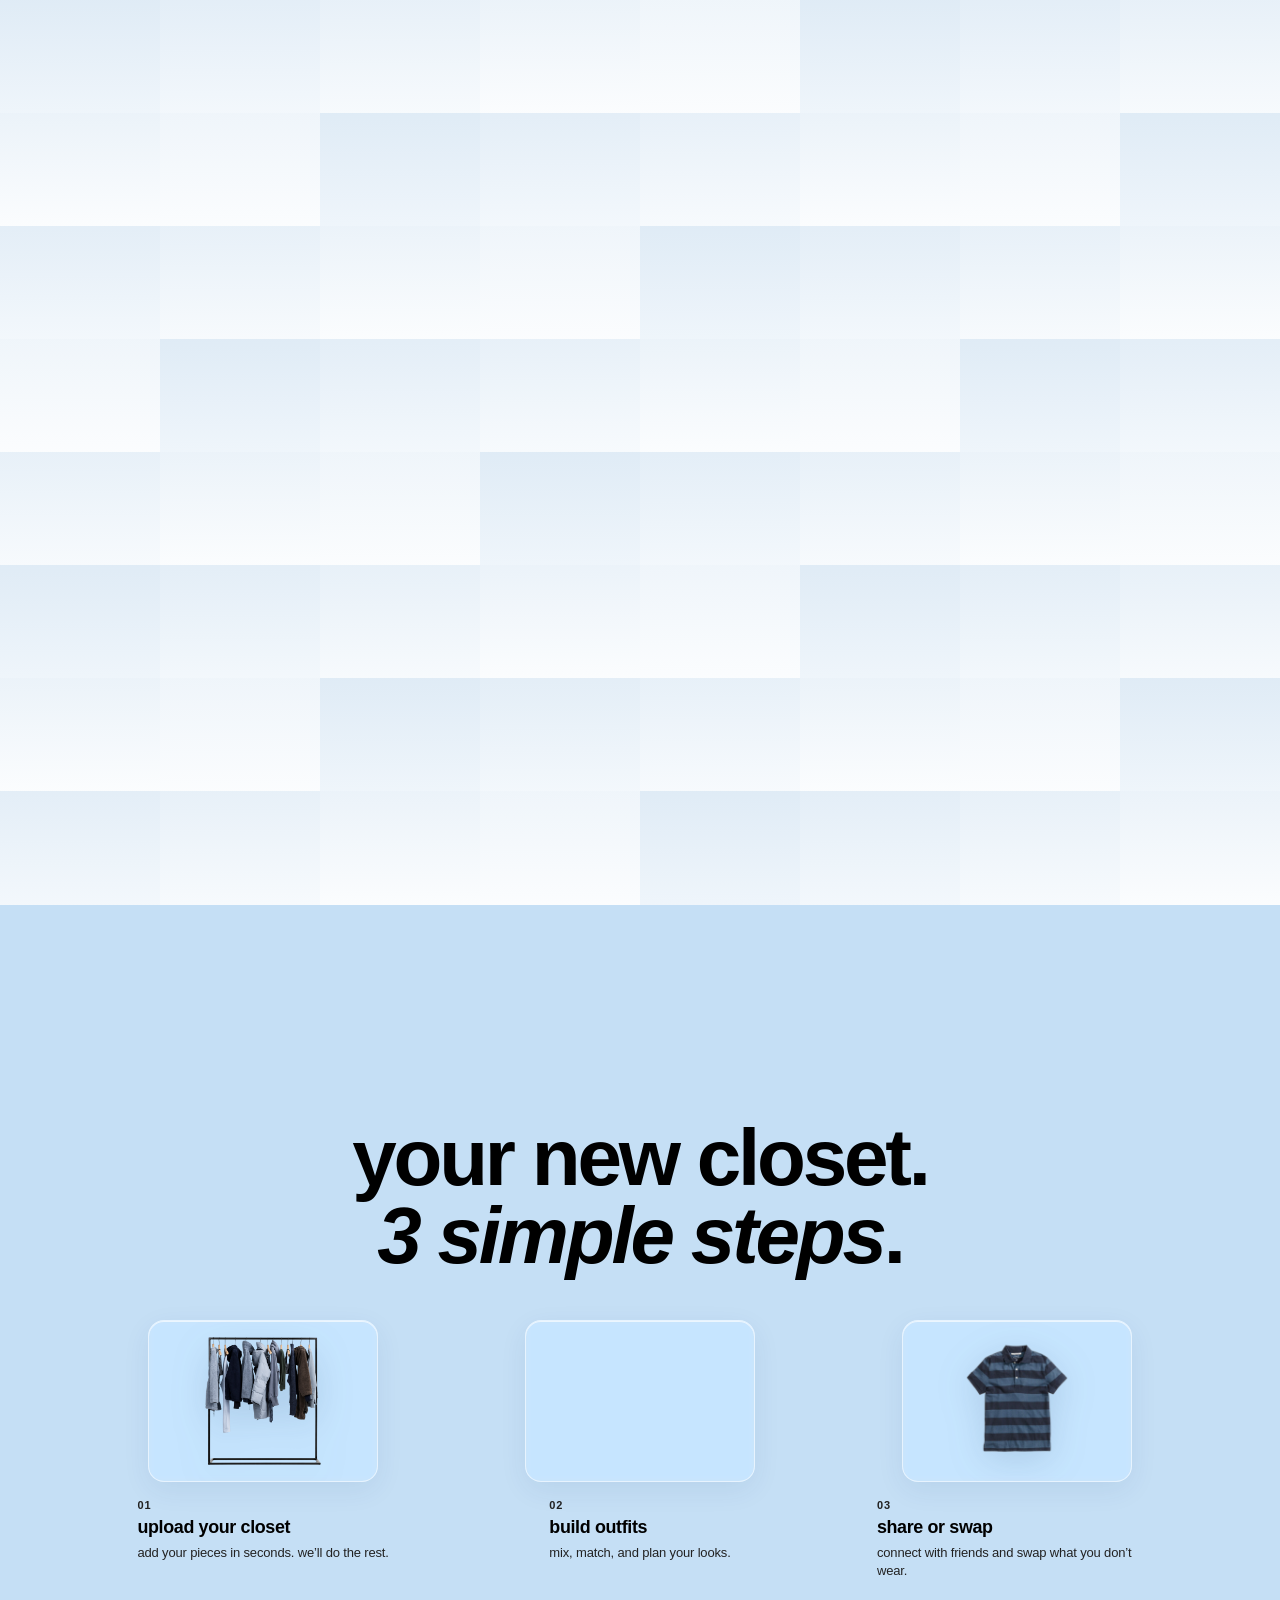
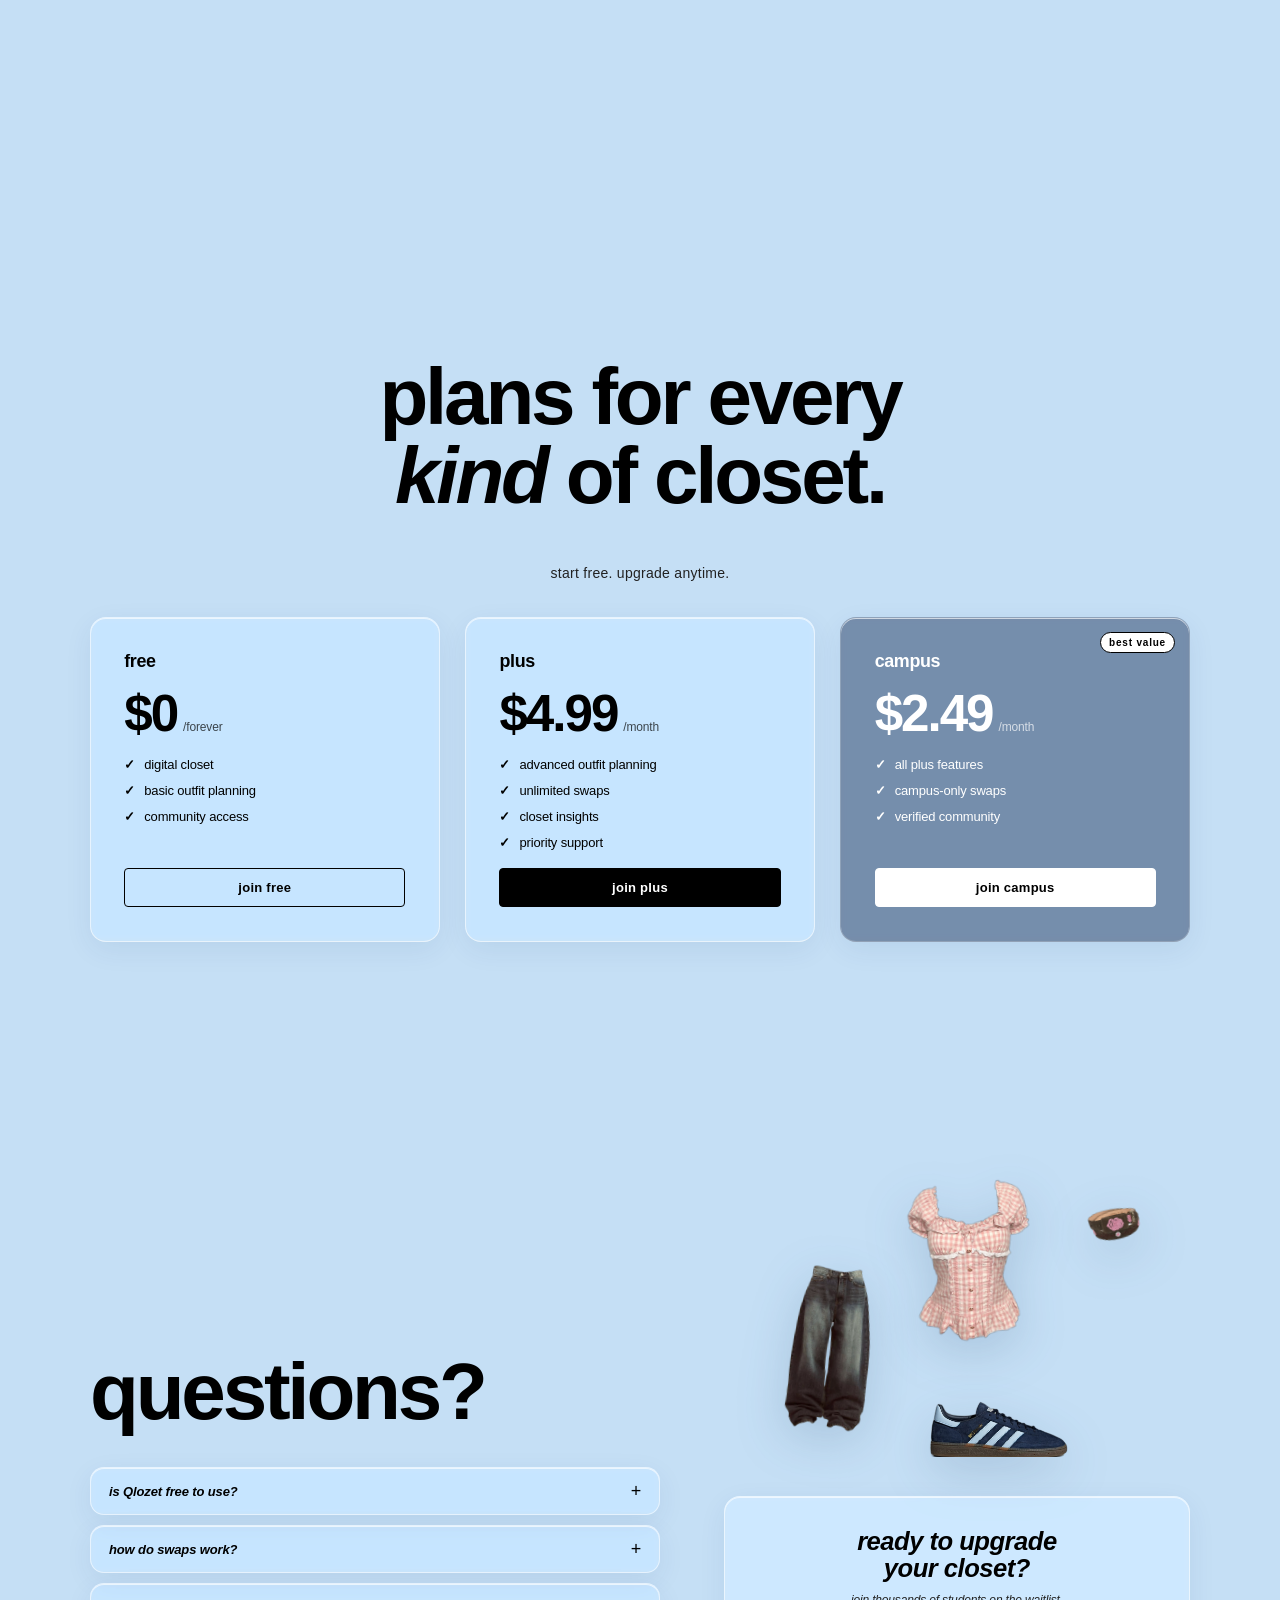
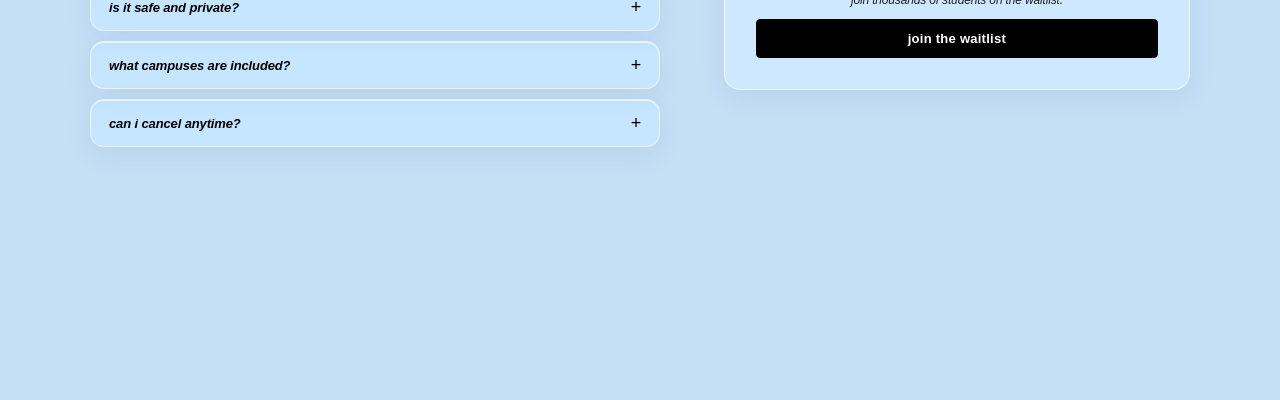
==== index.html @ 11fc8312 "fix: landing.html -> index.html" ====
<!DOCTYPE html>
<html lang="en">
<head>
<meta charset="utf-8">
<meta name="viewport" content="width=device-width,initial-scale=1,maximum-scale=1">
  <title>Qlozet — your Qlozet, only better</title>
  <link rel="stylesheet" href="index.css">
</head>
<body>

<!-- background layers (sky → banding → dither → clouds → flare → grain → sparkles) -->
<div class="sky"></div>
<div class="banding"></div>
<div class="dither"></div>
<div class="clouds">
  <!-- Shared defs: three cumulus silhouettes, one radial fill, one soft-edge
       blur filter. Theming flows through CSS-controlled <stop> colors so
       dark/light just works without per-instance overrides. -->
  <svg class="cloud-defs" aria-hidden="true" focusable="false" width="0" height="0">
    <defs>
      <radialGradient id="cloudFill" cx="50%" cy="55%" r="60%">
        <stop class="cloud-stop-core" offset="0%"></stop>
        <stop class="cloud-stop-edge" offset="60%"></stop>
        <stop class="cloud-stop-out"  offset="100%"></stop>
      </radialGradient>
      <filter id="cloudSoft" x="-15%" y="-15%" width="130%" height="130%">
        <feGaussianBlur stdDeviation="2.4"></feGaussianBlur>
      </filter>
      <!-- Each silhouette is 4–5 overlapping ellipses (the puffs) over a
           rounded rect base (the flat-ish underside of a cumulus). 200×100
           viewBox; instances stretch via preserveAspectRatio="none". -->
      <symbol id="cloud-a" viewBox="0 0 200 100" preserveAspectRatio="none">
        <g fill="url(#cloudFill)" filter="url(#cloudSoft)">
          <ellipse cx="55"  cy="62" rx="32" ry="24"></ellipse>
          <ellipse cx="92"  cy="48" rx="36" ry="28"></ellipse>
          <ellipse cx="130" cy="44" rx="32" ry="26"></ellipse>
          <ellipse cx="160" cy="58" rx="28" ry="22"></ellipse>
          <rect x="30" y="60" width="150" height="22" rx="18"></rect>
        </g>
      </symbol>
      <symbol id="cloud-b" viewBox="0 0 200 100" preserveAspectRatio="none">
        <g fill="url(#cloudFill)" filter="url(#cloudSoft)">
          <ellipse cx="40"  cy="68" rx="26" ry="20"></ellipse>
          <ellipse cx="78"  cy="55" rx="34" ry="26"></ellipse>
          <ellipse cx="118" cy="50" rx="38" ry="30"></ellipse>
          <ellipse cx="158" cy="60" rx="30" ry="24"></ellipse>
          <rect x="20" y="65" width="170" height="22" rx="18"></rect>
        </g>
      </symbol>
      <symbol id="cloud-c" viewBox="0 0 200 100" preserveAspectRatio="none">
        <g fill="url(#cloudFill)" filter="url(#cloudSoft)">
          <ellipse cx="60"  cy="58" rx="30" ry="24"></ellipse>
          <ellipse cx="100" cy="46" rx="34" ry="28"></ellipse>
          <ellipse cx="140" cy="56" rx="30" ry="24"></ellipse>
          <rect x="35" y="60" width="135" height="22" rx="18"></rect>
        </g>
      </symbol>
    </defs>
  </svg>
  <svg class="cloud c1" viewBox="0 0 200 100" preserveAspectRatio="none"><use href="#cloud-a"></use></svg>
  <svg class="cloud c2" viewBox="0 0 200 100" preserveAspectRatio="none"><use href="#cloud-b"></use></svg>
  <svg class="cloud c3" viewBox="0 0 200 100" preserveAspectRatio="none"><use href="#cloud-c"></use></svg>
  <svg class="cloud c4" viewBox="0 0 200 100" preserveAspectRatio="none"><use href="#cloud-b"></use></svg>
</div>
<div class="flare"></div>
<div class="grain"></div>
<div class="sparkles" id="sparkles"></div>

<!-- intro stage -->
<div class="stage" id="stage">
  <!-- swooping ribbon: stepped gradient + dot dither for low-bit-depth feel -->
  <div class="ribbon-wrap" id="ribbonWrap">
    <svg width="100%" height="100%" viewBox="0 0 1600 900" preserveAspectRatio="none" shape-rendering="crispEdges">
      <defs>
        <linearGradient id="ribbonGrad" x1="0" y1="0" x2="1" y2="0">
          <stop offset="0"    stop-color="#ffffff" stop-opacity="0"></stop>
          <stop offset="0.16" stop-color="#ffffff" stop-opacity="0"></stop>
          <stop offset="0.16" stop-color="#ffffff" stop-opacity="0.95"></stop>
          <stop offset="0.40" stop-color="#ffffff" stop-opacity="0.95"></stop>
          <stop offset="0.40" stop-color="#E8F2FB" stop-opacity="0.92"></stop>
          <stop offset="0.62" stop-color="#E8F2FB" stop-opacity="0.92"></stop>
          <stop offset="0.62" stop-color="#FFE7C2" stop-opacity="0.85"></stop>
          <stop offset="0.82" stop-color="#FFE7C2" stop-opacity="0.85"></stop>
          <stop offset="0.82" stop-color="#FFD7E0" stop-opacity="0.75"></stop>
          <stop offset="1"    stop-color="#FFD7E0" stop-opacity="0.6"></stop>
        </linearGradient>
        <pattern id="ribbonDots" x="0" y="0" width="8" height="8" patternUnits="userSpaceOnUse">
          <rect width="8" height="8" fill="rgba(255,255,255,0)"></rect>
          <rect x="0" y="0" width="2" height="2" fill="rgba(70,120,170,0.55)"></rect>
          <rect x="4" y="4" width="2" height="2" fill="rgba(70,120,170,0.55)"></rect>
          <rect x="6" y="2" width="1" height="1" fill="rgba(255,255,255,0.6)"></rect>
          <rect x="2" y="6" width="1" height="1" fill="rgba(255,255,255,0.6)"></rect>
        </pattern>
      </defs>
      <path class="ribbon-path"   d="M -80 220 C 240 40, 520 720, 820 340 S 1380 120, 1700 520"></path>
      <path class="ribbon-dither" d="M -80 220 C 240 40, 520 720, 820 340 S 1380 120, 1700 520"></path>
    </svg>
  </div>

  <!-- flying intro items — sized inline so JS can read offsetWidth/Height for
       the path-anchor math; sources match images/outfit_1 exactly so the
       intro and the initial flat-lay are visually identical -->
  <div class="item" id="item-shirt"  style="width:120px; height:120px; margin-left:-60px; margin-top:-60px;">
    <img src="images/outfit_1/shirt.png" alt="">
  </div>
  <div class="item" id="item-jeans"  style="width:105px; height:150px; margin-left:-52px; margin-top:-75px;">
    <img src="images/outfit_1/pants.png" alt="">
  </div>
  <div class="item" id="item-hat"    style="width:110px; height:72px;  margin-left:-55px; margin-top:-36px;">
    <img src="images/outfit_1/belt.png"  alt="">
  </div>
  <div class="item shoes" id="item-sneakers" style="width:156px; height:78px; margin-left:-78px; margin-top:-39px;">
    <img class="shoe-l" src="images/outfit_1/shoes.png" alt="">
    <img class="shoe-r" src="images/outfit_1/shoes.png" alt="">
  </div>

  <!-- The flat-lay outfit lives inside .page (below) so it scrolls away with
       section 1 instead of staying pinned over the rest of the document. -->
  </div>

<!-- 8x8 tile grid that flips to reveal the landing page -->
<div class="tile-grid" id="tileGrid"></div>

<!-- Sticky site header — visible across every section. Lives outside .page so
     it stays fixed regardless of scroll. Revealed at the same moment as the
     landing page in index.js. -->
<header class="site-header" id="siteHeader">
  <!-- Theme toggle: a single glyph that vertical-twists (squeeze in tall,
       swap, squeeze back out) when clicked. Driven entirely by index.js. -->
  <button id="themeToggle" class="theme-toggle" type="button" aria-label="toggle dark mode" aria-pressed="false">
    <span class="theme-glyph" aria-hidden="true">☼</span>
    Qlozet
  </button>
  <a href="#" class="header-link" id="login">log in</a>
</header>

<!-- final landing page (revealed after the tile flip). Now in normal flow as
     the first scroll-snap section; subsequent sections follow below. -->
<section class="page snap-section" id="page">
  <!-- flat-lay outfit. data-slot maps to keys in OUTFITS (shirt/pants/belt/shoes).
       DOM order = paint order, declared bottom→top: pants → shirt → shoes → hat. -->
  <div class="outfit" id="outfit">
    <div class="piece jeans">
      <div class="fly"><div class="bob"><div class="grow">
        <img class="photo" data-slot="pants" src="images/outfit_1/pants.png" alt="">
      </div></div></div>
    </div>
    <div class="piece shirt">
      <div class="fly"><div class="bob"><div class="grow">
        <img class="photo" data-slot="shirt" src="images/outfit_1/shirt.png" alt="">
      </div></div></div>
    </div>
    <!-- shoes piece holds the photo TWICE (one per foot); JS jitters rotations -->
    <div class="piece sneakers">
      <div class="fly"><div class="bob"><div class="grow">
        <img class="photo shoe-l" data-slot="shoes" src="images/outfit_1/shoes.png" alt="">
        <img class="photo shoe-r" data-slot="shoes" src="images/outfit_1/shoes.png" alt="">
      </div></div></div>
    </div>
    <div class="piece hat">
      <div class="fly"><div class="bob"><div class="grow">
        <img class="photo" data-slot="belt" src="images/outfit_1/belt.png" alt="">
      </div></div></div>
    </div>
  </div>

  <div class="headline">
    your Qlozet,<span class="two"><em class="it">only better</em>.</span>
  </div>

  <div class="subtitle">a digital wardrobe for your dorm. share fits. swap pieces. get dressed.</div>

  <!-- Formspree handles delivery. method/action also act as a graceful no-JS
       fallback; index.js intercepts submit and POSTs via fetch with an
       Accept: application/json header so Formspree returns JSON instead of
       redirecting, keeping the user on this page. -->
  <form class="capture" id="capture" action="https://formspree.io/f/xeevpobb" method="POST" novalidate>
    <input id="email" name="email" type="email" placeholder="you@school.edu" autocomplete="email" required>
    <button type="submit" class="join micro-host" id="join">
      <span class="join-label">join the waitlist</span>
      <span class="micro" aria-hidden="true"></span>
    </button>
  </form>

  <div class="bottom-left">
    <span class="label">now at:</span>
    <div class="marquee">
      <!-- track is populated and duplicated by JS for a seamless loop -->
      <div class="marquee-track" id="marquee"></div>
    </div>
  </div>
  <div class="bottom-right">
    <span class="blink"></span>
    <span id="ts"></span>
    <span>v0.1 · spring ’26</span>
  </div>
</section>

<!-- ===== Section 2 — Onboarding ===== -->
<section class="snap-section section" id="onboarding" aria-labelledby="onboarding-title">
  <div class="section-inner">
    <h2 class="section-headline" id="onboarding-title">
      your new closet.<span class="two"><em class="it">3 simple steps</em>.</span>
    </h2>
    <ol class="step-grid" role="list">
      <li class="step-card">
        <div class="step-art">
          <img src="images/closet.png" alt="">
        </div>
        <div class="step-text">
          <div class="step-num">01</div>
          <h3 class="step-title">upload your closet</h3>
          <p class="step-copy">add your pieces in seconds. we’ll do the rest.</p>
        </div>
      </li>
      <li class="step-card">
        <div class="step-art">
          <img src="images/outfit_1/outfit_1_full.png" alt="">
        </div>
        <div class="step-text">
          <div class="step-num">02</div>
          <h3 class="step-title">build outfits</h3>
          <p class="step-copy">mix, match, and plan your looks.</p>
        </div>
      </li>
      <li class="step-card">
        <div class="step-art">
          <img src="images/outfit_3/shirt.png" alt="">
        </div>
        <div class="step-text">
          <div class="step-num">03</div>
          <h3 class="step-title">share or swap</h3>
          <p class="step-copy">connect with friends and swap what you don’t wear.</p>
        </div>
      </li>
    </ol>
</div>
</section>

<!-- ===== Section 3 — Pricing ===== -->
<section class="snap-section section" id="pricing" aria-labelledby="pricing-title">
  <div class="section-inner">
    <h2 class="section-headline" id="pricing-title">
      plans for every<span class="two"><em class="it">kind</em> of closet.</span>
    </h2>
    <p class="section-subtitle">start free. upgrade anytime.</p>
    <div class="plan-grid">
      <article class="plan-card">
        <h3 class="plan-name">free</h3>
        <div class="plan-price"><span class="amount">$0</span><span class="cadence">/forever</span></div>
        <ul class="plan-feats" role="list">
          <li>digital closet</li>
          <li>basic outfit planning</li>
          <li>community access</li>
        </ul>
        <button type="button" class="plan-cta plan-cta--ghost" data-plan="free">join free</button>
      </article>
      <article class="plan-card">
        <h3 class="plan-name">plus</h3>
        <div class="plan-price"><span class="amount">$4.99</span><span class="cadence">/month</span></div>
        <ul class="plan-feats" role="list">
          <li>advanced outfit planning</li>
          <li>unlimited swaps</li>
          <li>closet insights</li>
          <li>priority support</li>
        </ul>
        <button type="button" class="plan-cta" data-plan="plus">join plus</button>
      </article>
      <article class="plan-card plan-card--featured">
        <span class="plan-pill">best value</span>
        <h3 class="plan-name">campus</h3>
        <div class="plan-price"><span class="amount">$2.49</span><span class="cadence">/month</span></div>
        <ul class="plan-feats" role="list">
          <li>all plus features</li>
          <li>campus-only swaps</li>
          <li>verified community</li>
        </ul>
        <button type="button" class="plan-cta" data-plan="campus">join campus</button>
      </article>
    </div>
  </div>
</section>

<!-- ===== Section 4 — FAQ + final CTA ===== -->
<section class="snap-section section" id="faq" aria-labelledby="faq-title">
  <div class="section-inner faq-inner">
    <div class="faq-col">
      <h2 class="section-headline" id="faq-title">
        questions?<span class="two"><em class="it"></span>
      </h2>
      <!-- Each <details> body is wrapped in .faq-body / .faq-body-inner so the
           CSS grid-template-rows trick can smoothly animate height between
           collapsed (0fr) and expanded (1fr). The UA stylesheet's display:none
           on closed details is overridden in CSS so the body stays in flow. -->
      <div class="faq-list">
        <details class="faq-item">
          <summary>is Qlozet free to use?</summary>
          <div class="faq-body"><div class="faq-body-inner"><p>yes — the free plan covers your digital closet, basic planning, and community access forever.</p></div></div>
        </details>
        <details class="faq-item">
          <summary>how do swaps work?</summary>
          <div class="faq-body"><div class="faq-body-inner"><p>list pieces you’re open to swapping, browse what your campus has, and arrange a meet-up in-app.</p></div></div>
        </details>
        <details class="faq-item">
          <summary>is it safe and private?</summary>
          <div class="faq-body"><div class="faq-body-inner"><p>your closet is private by default. you choose what’s public, what’s for friends, and what’s swappable.</p></div></div>
        </details>
        <details class="faq-item">
          <summary>what campuses are included?</summary>
          <div class="faq-body"><div class="faq-body-inner"><p>we’re launching at usc, ucla, stanford, brown, risd, and yale this spring. more rolling out monthly.</p></div></div>
        </details>
        <details class="faq-item">
          <summary>can i cancel anytime?</summary>
          <div class="faq-body"><div class="faq-body-inner"><p>yes. cancel from settings — your closet stays, only the paid features stop.</p></div></div>
        </details>
      </div>
    </div>
    <aside class="faq-aside">
      <div class="faq-flatlay">
        <img class="fl fl-shirt" src="images/outfit_2/shirt.png" alt="">
        <img class="fl fl-pants" src="images/outfit_2/pants.png" alt="">
        <img class="fl fl-shoes" src="images/outfit_2/shoes.png" alt="">
        <img class="fl fl-belt"  src="images/outfit_2/belt.png"  alt="">
      </div>
      <div class="cta-card">
        <h3 class="cta-title">ready to upgrade<br><em class="it">your closet?</em></h3>
        <p class="cta-sub">join thousands of students on the waitlist.</p>
        <button type="button" class="cta-btn faq-cta">join the waitlist</button>
      </div>
    </aside>
  </div>
</section>

<script src="index.js"></script>
</body>
</html>
---- index.css ----
/* ===== reset / base ===== */
* { box-sizing: border-box; margin: 0; padding: 0; }

/* Theme tokens. Light is the default; body.dark swaps the same vars to a
   nighttime palette so all transitions are interpolations of single property
   values rather than wholesale style swaps. */
:root {
  --sky-1: #C5DFF5;
  --sky-2: #D8E9F7;
  --sky-3: #E8F2FB;
  --sky-4: #F3F7FC;
  --ink:        #000;        /* primary foreground (text, accents) */
  --ink-soft:   #222;        /* slightly muted text (footer) */
  --paper:      #fff;        /* primary background (capture box) */
  --join-back:  #1a1a1a;     /* low-contrast back face on join micro-flip */
  --flare-op:   1;
  --cloud-core: rgba(255,255,255,0.95);
  --cloud-edge: rgba(255,255,255,0.5);
  --cloud-op:   0.85;
  /* ----- glass surface tokens -----
     Translucent fill (you can clearly see the sky/clouds through it), a small
     amount of backdrop blur for refraction (not for fog), thin light border,
     soft shadow, faint inner-top highlight. The blur is kept low on purpose
     so the surface reads as glass, not frosted plastic. */
  --glass-bg:        rgba(255, 255, 255, 0.16);
  --glass-bg-strong: rgba(255, 255, 255, 0.26);  /* for the featured/CTA cards */
  --glass-bg-ink:    rgba(10, 18, 48, 0.40);     /* dark variant for inverted cards */
  --glass-border:    rgba(255, 255, 255, 0.55);
  --glass-shadow:    0 8px 28px rgba(20, 50, 110, 0.07);
  --glass-highlight: inset 0 1px 0 rgba(255, 255, 255, 0.65);
  --glass-blur:      blur(3px) saturate(140%);
}
body.dark {
  /* Tight midnight stack — very low hue/lightness travel so the page reads
     as one uniform deep navy instead of fading into a brighter royal blue at
     the bottom. Keep the same number of stops as light mode so the gradient
     still interpolates cleanly through the theme transition. */
  --sky-1: #050b20;
  --sky-2: #08122e;
  --sky-3: #0b1a3c;
  --sky-4: #0e2148;
  --ink:        #fff;
  --ink-soft:   #c7d2e0;
  --paper:      #0b1430;
  --join-back:  #e6e6e6;
  --flare-op:   0.05;
  /* Clouds tinted just barely above the night sky — present as silhouettes,
     not glowing white smears. */
  --cloud-core: rgba(70, 95, 160, 0.32);
  --cloud-edge: rgba(70, 95, 160, 0.14);
  --cloud-op:   0.7;
  /* Dark-mode glass uses a near-neutral white lift instead of a blue-tinted
     fill. Tinted-blue-over-navy composites to a noticeably brighter, more
     cyan blue than the surrounding sky; a tiny white alpha just lifts the
     card a step off the background while preserving the sky hue underneath.
     Border + highlight do the rest of the surface definition. */
  --glass-bg:        rgba(255, 255, 255, 0.030);
  --glass-bg-strong: rgba(255, 255, 255, 0.055);
  --glass-bg-ink:    rgba(220, 230, 255, 0.42);
  --glass-border:    rgba(170, 190, 230, 0.16);
  --glass-shadow:    0 8px 28px rgba(0, 0, 0, 0.32);
  --glass-highlight: inset 0 1px 0 rgba(255, 255, 255, 0.06);
  --glass-blur:      blur(0px) saturate(160%) brightness(0.5);

}
/* Theme transitions live on the elements themselves, so toggling body.dark
   smoothly interpolates each themed property over ~700ms. */
:root, body { transition: background-color 700ms ease, color 700ms ease; }

html, body { width: 100%; background: var(--sky-1); }
/* The viewport scroller is <html>, not <body>. Putting scroll-snap on body is
   a known trap — body becomes an internal scroll container and window.scrollY
   stays at 0 forever, which silently breaks header-on-scroll, scrollTo({top:0}),
   and (in some browsers) the snap interpolation itself. Keeping the document
   element as the scroller fixes all three at once. */
html { height: 100%; overflow: hidden; }
html.scrollable {
  overflow-x: hidden;
  overflow-y: auto;
  /* Mandatory snap so the page always settles on a section after the user
     stops scrolling — they never rest "between" two panels. */
  scroll-snap-type: y mandatory;
  scroll-behavior: smooth;
}
body {
  font-family: Arial, sans-serif;
  color: var(--ink);
  -webkit-font-smoothing: antialiased;
  -moz-osx-font-smoothing: grayscale;
  position: relative;
  letter-spacing: -0.01em;
  min-height: 100%;
}
.snap-section {
  scroll-snap-align: start;
  scroll-snap-stop: normal;
  min-height: 100vh;
  position: relative;
}
button, input { font-family: Arial, sans-serif; }

/* Honor reduced-motion: kill animations, kill hover transforms (keep filters
   off too so nothing implicitly composites a movement). */
@media (prefers-reduced-motion: reduce) {
  *, *::before, *::after {
    animation-duration: 0.01ms !important;
    animation-iteration-count: 1 !important;
    transition-duration: 0.01ms !important;
    scroll-behavior: auto !important;
  }
  .outfit .piece:hover .grow,
  .outfit .piece:hover { transform: none !important; filter: none !important; }
  .micro-host:hover .mtile { transform: none !important; }
}

/* ===== sky / background stack ===== */
.sky {
  position: fixed; inset: 0;
  background: linear-gradient(to bottom, var(--sky-1) 0%, var(--sky-2) 45%, var(--sky-3) 85%, var(--sky-4) 100%);
  z-index: 0;
  /* gradient interpolation works because both themes use the same number of
     stops in the same positions */
  transition: background 800ms ease;
}
.dither {
  position: fixed; inset: 0;
  background-image:
    radial-gradient(rgba(255,255,255,0.55) 1px, transparent 1px),
    radial-gradient(rgba(70,120,170,0.18) 1px, transparent 1px);
  background-size: 3px 3px, 4px 4px;
  background-position: 0 0, 1px 2px;
  mix-blend-mode: overlay;
  opacity: 0.55;
  z-index: 1;
  pointer-events: none;
}
.grain {
  position: fixed; inset: 0;
  z-index: 2;
  pointer-events: none;
  opacity: 0.35;
  background-image: url("data:image/svg+xml;utf8,<svg xmlns='http://www.w3.org/2000/svg' width='160' height='160'><filter id='n'><feTurbulence type='fractalNoise' baseFrequency='0.9' numOctaves='2' stitchTiles='stitch'/><feColorMatrix values='0 0 0 0 1  0 0 0 0 1  0 0 0 0 1  0 0 0 0.5 0'/></filter><rect width='100%' height='100%' filter='url(%23n)' opacity='0.6'/></svg>");
}
/* horizontal banding — recalls 256-color CRTs */
.banding {
  position: fixed; inset: 0;
  z-index: 2;
  pointer-events: none;
  opacity: 0.22;
  background: repeating-linear-gradient(
    to bottom,
    rgba(255,255,255,0) 0px,
    rgba(255,255,255,0) 6px,
    rgba(180,210,235,0.35) 7px,
    rgba(180,210,235,0.35) 8px
  );
  mix-blend-mode: soft-light;
}

/* ===== clouds =====
   Cloud silhouettes are inline SVG <symbol>s (see landing.html) composed of
   4–5 overlapping ellipses on a flat-ish base — proper cumulus topology
   instead of a single blurred ellipse. The radial fill + gaussian blur live
   in shared <defs>; theming flows through the <stop> classes below so the
   existing --cloud-core / --cloud-edge tokens still drive day/night. */
.clouds { position: fixed; inset: 0; z-index: 3; pointer-events: none; overflow: hidden; }
/* Hidden defs SVG must not occupy layout. */
.cloud-defs { position: absolute; width: 0; height: 0; overflow: hidden; }
/* Themed gradient stops. The "out" stop fades cleanly to fully transparent
   so the silhouette has soft halo edges without a hard cutoff. */
.cloud-stop-core { stop-color: var(--cloud-core); stop-opacity: 1; }
.cloud-stop-edge { stop-color: var(--cloud-edge); stop-opacity: 1; }
.cloud-stop-out  { stop-color: var(--cloud-core); stop-opacity: 0; }
.cloud {
  position: absolute;
  opacity: var(--cloud-op);
  transition: opacity 800ms ease;
  will-change: transform;
  /* Half-pixel CSS blur on top of the SVG filter softens any edge aliasing
     that GPU rasterization can introduce on transformed SVG layers. */
  filter: blur(0.5px);
}
.c1 { width: 420px; height: 180px; top: 8%;  left: -25%; animation: drift 120s linear infinite; }
.c2 { width: 600px; height: 240px; top: 28%; left: -40%; animation: drift 180s linear infinite; animation-delay: -40s; opacity: 0.6; }
.c3 { width: 320px; height: 140px; top: 62%; left: -30%; animation: drift 150s linear infinite; animation-delay: -80s; opacity: 0.7; }
.c4 { width: 500px; height: 200px; top: 78%; left: -35%; animation: drift 200s linear infinite; animation-delay: -120s; opacity: 0.55; }
@keyframes drift {
  from { transform: translateX(0); }
  to   { transform: translateX(180vw); }
}

.flare {
  position: fixed;
  top: -120px; right: -120px;
  width: 540px; height: 540px;
  background: radial-gradient(closest-side, rgba(255,255,240,0.85), rgba(255,255,220,0.3) 45%, rgba(255,255,220,0) 70%);
  z-index: 3;
  pointer-events: none;
  filter: blur(2px);
  opacity: var(--flare-op);
  transition: opacity 800ms ease;
}

/* ===== sparkles ===== */
.sparkles { position: fixed; inset: 0; z-index: 4; pointer-events: none; }
.spark {
  position: absolute;
  width: 6px; height: 6px;
  background: radial-gradient(closest-side, #fff 0%, #fff 35%, rgba(255,255,255,0) 70%);
  border-radius: 50%;
  filter: drop-shadow(0 0 4px rgba(255,255,255,0.9));
  opacity: 0;
}
@keyframes twinkle {
  0%   { opacity: 0; transform: translate(0,0) scale(0.6); }
  50%  { opacity: 1; transform: translate(var(--dx,6px), var(--dy,-8px)) scale(1.1); }
  100% { opacity: 0; transform: translate(calc(var(--dx,6px)*2), calc(var(--dy,-8px)*2)) scale(0.6); }
}

/* ===== intro stage =====
   pointer-events: none so it never blocks scroll/clicks on sections below
   (the ribbon and flying items are non-interactive anyway). */
.stage { position: fixed; inset: 0; z-index: 10; pointer-events: none; }

/* the swooping ribbon — stepped gradient + dot dither give a low-bit-depth feel */
.ribbon-wrap {
  position: absolute; inset: 0;
  pointer-events: none;
  opacity: 0;
}
.ribbon-wrap.active { animation: ribbonFade 2s ease forwards; }
@keyframes ribbonFade {
  0%   { opacity: 0; }
  10%  { opacity: 1; }
  85%  { opacity: 1; }
  100% { opacity: 0; }
}
.ribbon-path {
  stroke: url(#ribbonGrad);
  stroke-width: 28;
  fill: none;
  stroke-linecap: butt;
  stroke-linejoin: miter;
  /* No blur — keeps the stepped gradient bands crisp; one shadow for bloom only. */
  filter: drop-shadow(0 0 14px rgba(255,255,255,0.85));
  stroke-dasharray: 2600;
  stroke-dashoffset: 2600;
  shape-rendering: crispEdges;
}
.ribbon-dither {
  stroke: url(#ribbonDots);
  stroke-width: 26;
  fill: none;
  stroke-linecap: butt;
  mix-blend-mode: multiply;
  opacity: 0.9;
  stroke-dasharray: 2600;
  stroke-dashoffset: 2600;
  shape-rendering: crispEdges;
  pointer-events: none;
}
.ribbon-wrap.active .ribbon-path,
.ribbon-wrap.active .ribbon-dither {
  animation: ribbonDraw 1.8s cubic-bezier(.55,.1,.25,1) forwards;
}
@keyframes ribbonDraw {
  0%   { stroke-dashoffset: 2600; }
  100% { stroke-dashoffset: 0; }
}

/* ===== flying intro items ===== */
.item {
  position: absolute;
  left: 50%; top: 50%;
  will-change: transform, opacity;
  opacity: 0;
  transform-style: preserve-3d;
  filter: drop-shadow(0 12px 18px rgba(40,70,110,0.18));
  pointer-events: none;
}
.item > img { width: 100%; height: 100%; display: block; object-fit: contain; }
.item.shoes { display: flex; gap: 6px; align-items: center; justify-content: center; }
.item.shoes > img {
  width: 50%; height: 100%;
  object-fit: contain;
  transform-origin: 50% 70%;
  will-change: transform;
}

/* ===== flat-lay outfit (after intro) =====
   DOM order = paint order. Children declared bottom→top: pants → shirt → shoes → hat. */
.outfit {
  position: absolute;
  left: 50%; top: 50%;
  width: 360px; height: 420px;
  transform: translate(-50%, -50%);
  opacity: 0;
  pointer-events: none;
  /* gives the Flipbook choreography real Y-axis depth */
  perspective: 900px;
  perspective-origin: 50% 50%;
}
.outfit.show { opacity: 1; }
.outfit .piece {
  position: absolute;
  pointer-events: auto;
  filter: drop-shadow(0 10px 22px rgba(40,70,110,0.18));
  transition: filter 140ms cubic-bezier(0.4, 0.0, 1, 1);
}
.outfit .piece:hover {
  filter: drop-shadow(0 14px 22px rgba(40,70,110,0.28));
  transition: filter 180ms cubic-bezier(0.4, 0.0, 0.2, 1);
}
/* Layer order matters: .fly is the WAAPI cycling target; .bob runs an
   independent infinite bob; .grow is the hover-scale layer. They stack so
   each transform composes without clobbering the others. */
.outfit .piece .fly  { width: 100%; height: 100%; will-change: transform, opacity; }
.outfit .piece .bob  { width: 100%; height: 100%; will-change: transform; animation: bob 3.2s ease-in-out infinite; }
.outfit .piece .grow {
  width: 100%; height: 100%;
  transform: scale(1);
  transform-origin: 50% 60%;
  transition: transform 140ms cubic-bezier(0.4, 0.0, 1, 1),
              filter    140ms cubic-bezier(0.4, 0.0, 1, 1);
  cursor: pointer;
}
.outfit .piece .grow img.photo {
  width: 100%; height: 100%; display: block;
  object-fit: contain;
  transition: opacity 320ms ease;
}
/* sneakers piece holds two shoe photos side by side */
.outfit .piece.sneakers .grow {
  display: flex;
  align-items: center;
  justify-content: center;
  gap: 12px;
}
.outfit .piece.sneakers .grow img.photo {
  width: auto;
  height: 100%;
  max-width: calc(50% - 6px);
  object-fit: contain;
  transform-origin: 50% 70%;
  will-change: transform;
}
.outfit .piece, .outfit .piece * { pointer-events: auto; }
.outfit .piece:hover .grow {
  transform: scale(1.03);
  filter: brightness(1.04);
  transition: transform 180ms cubic-bezier(0.4, 0.0, 0.2, 1),
              filter    180ms cubic-bezier(0.4, 0.0, 0.2, 1);
}
@keyframes bob {
  0%, 100% { transform: translateY(0); }
  50%      { transform: translateY(-8px); }
}

.piece.shirt    { top: 20px;  left: 50%; width: 220px; height: 200px; margin-left: -110px; }
.piece.jeans    { top: 175px; left: 50%; width: 180px; height: 220px; margin-left: -90px; }
.piece.sneakers { top: 355px; left: 50%; width: 200px; height: 70px;  margin-left: -78px; }
.piece.hat      { top: 85px;  right: 20px; width: 60px;  height: 45px; transform: rotate(12deg); }
/* per-piece bob phase offset so they don't all rise/fall in lockstep */
.piece.shirt    .bob { animation-duration: 3.4s; animation-delay: -0.2s; }
.piece.jeans    .bob { animation-duration: 3.2s; animation-delay: -0.6s; }
.piece.sneakers .bob { animation-duration: 4.0s; animation-delay: -1.8s; }
.piece.hat      .bob { animation-duration: 2.9s; animation-delay: -0.4s; }

/* ===== tile flip reveal ===== */
.tile-grid {
  position: fixed; inset: 0;
  z-index: 20;
  pointer-events: none;
  opacity: 0;
  transition: opacity 500ms ease;
  /* matches landing-page sky so any seam between tiles is invisible */
  background: #E8F2FB;
}
.tile-grid.active { opacity: 1; }
.tile {
  position: absolute;
  transform-style: preserve-3d;
  transform: rotateY(0deg);
  will-change: transform;
}
.tile.flipping { animation: tileFlip 650ms cubic-bezier(.6,.0,.3,1) forwards; }
/* applied right before the grid fades out so nothing can be caught mid-rotation */
.tile.force-flipped { transform: rotateY(180deg) !important; animation: none !important; }
@keyframes tileFlip {
  0%   { transform: rotateY(0deg); }
  100% { transform: rotateY(180deg); }
}
.tile .face { position: absolute; inset: 0; backface-visibility: hidden; -webkit-backface-visibility: hidden; }
.tile .front { background: transparent; }
.tile .back {
  transform: rotateY(180deg);
  background-size: 100vw 100vh;
  background-repeat: no-repeat;
  background-color: #E8F2FB;
}

/* ===== final landing page =====
   Now in normal flow as the first scroll-snap section. Children remain
   absolutely positioned within it (top-left logo, headline, capture, etc.). */
.page {
  position: relative;
  width: 100%;
  min-height: 100vh;
  z-index: 15;
  opacity: 0;
  pointer-events: none;
}
.page.show { opacity: 1; }
.page.show > * { pointer-events: auto; }

/* ===== sticky site header =====
   Lives outside .page so it stays pinned to the viewport across every section.
   Faded in at the same intro reveal moment as the rest of the landing chrome
   (index.js adds .show). Glass-tinted background appears once the user
   actually scrolls (.scrolled), so it stays invisible at rest on section 1. */
.site-header {
  position: fixed;
  top: 0; left: 0; right: 0;
  z-index: 16;                      /* above .page (z:15) and intro layers */
  display: flex;
  align-items: center;
  justify-content: space-between;
  padding: 18px clamp(20px, 3vw, 36px);
  font-weight: 700;
  font-size: 15px;
  color: var(--ink);
  opacity: 0;
  pointer-events: none;
  background: transparent;
  border-bottom: 1px solid transparent;
  transition:
    opacity 700ms ease,
    background-color 260ms cubic-bezier(0.4, 0, 0.2, 1),
    border-color 260ms cubic-bezier(0.4, 0, 0.2, 1),
    color 700ms ease;
}
.site-header.show { opacity: 1; }
.site-header.show > * { pointer-events: auto; }
/* Once the user scrolls past section 1 the header gains a translucent glass
   bar so the chrome stays legible against busier sections behind it. */
.site-header.scrolled {
  background: var(--glass-bg-strong);
  -webkit-backdrop-filter: var(--glass-blur);
  backdrop-filter: var(--glass-blur);
  border-bottom-color: var(--glass-border);
}

.header-link {
  font-size: 12px;
  text-decoration: underline;
  text-decoration-thickness: 1px;
  text-underline-offset: 3px;
  color: var(--ink);
  transition: text-decoration-thickness 140ms cubic-bezier(0.4, 0.0, 1, 1),
              color 700ms ease;
}
.header-link:hover {
  text-decoration-thickness: 2px;
  transition: text-decoration-thickness 180ms cubic-bezier(0.4, 0.0, 0.2, 1),
              color 700ms ease;
}

/* ===== theme toggle (in site header) =====
   The icon does a vertical twist on click (driven by WAAPI in index.js):
   it squeezes horizontally to a thin sliver and grows slightly taller, the
   glyph swaps to the moon, then it expands back out. No 3D, no faux flip. */
.theme-toggle {
  background: none;
  border: 0;
  padding: 0;
  font: inherit;
  color: inherit;
  cursor: pointer;
  display: inline-flex;
  align-items: center;
  gap: 8px;
  letter-spacing: -0.04em;
}
.theme-glyph {
  display: inline-block;
  width: 14px;
  text-align: center;
  font-size: 14px;
  line-height: 1;
  vertical-align: middle;
  transform-origin: center center;
  color: var(--ink);
  transition: color 700ms ease;
  /* Avoid sub-pixel anti-alias shimmer when scaleX gets very small. */
  will-change: transform;
}

.headline {
  position: absolute;
  left: 0; right: 0;
  top: 9vh;
  text-align: center;
  font-weight: 700;
  font-size: clamp(44px, 8.2vw, 108px);
  line-height: 0.92;
  letter-spacing: -0.055em;
  color: var(--ink);
  transition: color 700ms ease;
}
.headline .it { font-style: italic; font-weight: 700; }
.headline .two { display: block; }

.subtitle {
  position: absolute;
  left: 0; right: 0;
  bottom: calc(26vh - 40px);
  text-align: center;
  font-size: 14px;
  letter-spacing: 0.02em;
}

.capture {
  position: absolute;
  left: 50%; bottom: calc(17vh - 40px);
  transform: translateX(-50%);
  display: flex;
  gap: 6px;
  background: var(--paper);
  border: 1px solid var(--ink);
  padding: 4px;
  transition: background-color 700ms ease, border-color 700ms ease;
}
.capture input {
  border: 0; outline: 0;
  padding: 10px 14px;
  width: 260px;
  font-size: 13px;
  background: transparent;
  /* color isn't naturally inherited by <input> for typed text on every
     browser; -webkit-text-fill-color covers Safari/Chrome's autofill paths
     too, so dark mode flips the user's typed characters along with the rest. */
  color: var(--ink);
  -webkit-text-fill-color: var(--ink);
  caret-color: var(--ink);
  transition: color 700ms ease, -webkit-text-fill-color 700ms ease, caret-color 700ms ease;
}
.capture input::placeholder { color: #7a7a7a; }
/* Status replaces the form contents on success/error; sized to match the
   form's natural height so the layout doesn't jump. */
.capture-status {
  width: 100%;
  padding: 10px 22px;
  font-size: 13px;
  font-weight: 700;
  letter-spacing: 0.02em;
  text-align: center;
  color: var(--ink);
  transition: color 700ms ease;
}
.capture-status--err { font-weight: 400; }
.join {
  position: relative;
  border: 0;
  background: var(--ink);
  color: var(--paper);
  padding: 10px 22px;
  font-size: 13px;
  font-weight: 700;
  cursor: pointer;
  overflow: hidden;
  letter-spacing: 0.02em;
  transition: background-color 700ms ease, color 700ms ease;
}

.bottom-left {
  position: absolute;
  left: 0; right: 55%;
  bottom: 22px;
  overflow: hidden;
  display: flex;
  align-items: center;
  gap: 10px;
  font-size: 11px;
  padding-left: 34px;
}
.bottom-left .label { white-space: nowrap; font-weight: 700; }
.marquee {
  overflow: hidden;
  flex: 1;
  mask-image: linear-gradient(to right, transparent 0, #000 30px, #000 calc(100% - 30px), transparent 100%);
  -webkit-mask-image: linear-gradient(to right, transparent 0, #000 30px, #000 calc(100% - 30px), transparent 100%);
}
.marquee-track {
  display: inline-flex;
  gap: 28px;
  white-space: nowrap;
  animation: scroll 38s linear infinite;
  font-size: 11px;
}
.marquee-track span { opacity: 0.85; }
.marquee-track .bullet { opacity: 0.4; }
@keyframes scroll {
  from { transform: translateX(0); }
  to   { transform: translateX(-50%); }
}

.bottom-right {
  position: absolute;
  right: 34px; bottom: 22px;
  font-size: 10px;
  color: var(--ink-soft);
  display: flex;
  gap: 14px;
  align-items: center;
  transition: color 700ms ease;
}
.bottom-right .blink {
  display: inline-block;
  width: 6px; height: 6px;
  background: var(--ink);
  border-radius: 50%;
  animation: blink 2s infinite;
  transition: background-color 700ms ease;
}
@keyframes blink { 0%,70%{opacity:1} 80%{opacity:.15} 100%{opacity:1} }

/* micro 2x1 tile-flip on the join button — low-contrast acknowledgement, ~200ms */
.micro-host { position: relative; isolation: isolate; }
.micro-host .micro {
  position: absolute; inset: 0;
  display: grid;
  grid-template-columns: repeat(2, 1fr);
  grid-template-rows: 1fr;
  pointer-events: none;
  z-index: 2;
}
.micro .mtile {
  position: relative;
  transform-style: preserve-3d;
  transition: transform 160ms cubic-bezier(0.4, 0.0, 1, 1);
}
.micro .mtile .mf { position: absolute; inset: 0; backface-visibility: hidden; -webkit-backface-visibility: hidden; }
.micro .mtile .mb {
  transform: rotateY(180deg);
  background: var(--join-back);
  box-shadow: inset 0 0 0 1px rgba(255,255,255,0.08);
  transition: background-color 700ms ease;
}
.micro-host:hover .mtile,
.micro-host:focus-within .mtile {
  transform: rotateY(180deg);
  transition: transform 180ms cubic-bezier(0.4, 0.0, 0.2, 1);
}

/* =====================================================================
   ===== sections 2/3/4 (onboarding · pricing · faq) =====
   Shared section chrome and per-section layout. Uses the same theme tokens
   as section 1 so dark mode just works. Cards follow the design.md spec:
   thin outline, minimal radius, barely-there shadow, no SaaS chunkiness.
   ===================================================================== */
.section { z-index: 5; padding: clamp(60px, 9vh, 110px) clamp(24px, 4vw, 56px); }
.section-inner { max-width: 1100px; margin: 0 auto; width: 100%; }

.section-headline {
  font-weight: 700;
  font-size: clamp(40px, 6.4vw, 80px);
  line-height: 0.98;
  letter-spacing: -0.04em;
  text-align: center;
  color: var(--ink);
  transition: color 700ms ease;
}
.section-headline .two { display: block; }
.section-headline .it { font-style: italic; font-weight: 700; }
.section-subtitle {
  text-align: center;
  font-size: 14px;
  letter-spacing: 0.02em;
  color: var(--ink-soft);
  margin-top: 14px;
  transition: color 700ms ease;
}

/* ===== onboarding (section 2) ===== */
#onboarding .section-inner {
  display: flex;
  flex-direction: column;
  gap: clamp(36px, 5vh, 64px);
  justify-content: center;
  min-height: calc(100vh - clamp(120px, 18vh, 220px));
}
.step-grid {
  list-style: none;
  display: grid;
  grid-template-columns: repeat(3, 1fr);
  gap: clamp(20px, 2.4vw, 36px);
}
/* Step card layout: the glass card now wraps only the PNG (.step-art).
   The number/title/copy sit beneath it as plain text inside .step-text.
   The card was shrunk in both axes so all three columns plus the text below
   still settle inside one viewport on a typical laptop. */
.step-card {
  display: flex;
  flex-direction: column;
  align-items: center;
  gap: clamp(14px, 1.8vh, 20px);
}
.step-art {
  width: 100%;
  max-width: clamp(180px, 18vw, 240px);
  height: clamp(140px, 18vh, 200px);
  display: flex;
  align-items: center;
  justify-content: center;
  background: var(--glass-bg);
  -webkit-backdrop-filter: var(--glass-blur);
  backdrop-filter: var(--glass-blur);
  border: 1px solid var(--glass-border);
  border-radius: 16px;
  box-shadow: var(--glass-shadow), var(--glass-highlight);
  overflow: hidden;
  transition:
    background-color 700ms ease,
    border-color 700ms ease,
    box-shadow 220ms cubic-bezier(0.4, 0, 0.2, 1);
}
.step-art img {
  max-width: 70%;
  max-height: 80%;
  object-fit: contain;
  filter: drop-shadow(0 8px 18px rgba(40,70,110,0.16));
}
.step-text {
  display: flex;
  flex-direction: column;
  gap: 6px;
  text-align: left;
  max-width: clamp(220px, 22vw, 280px);
}
.step-num {
  font-size: 11px;
  font-weight: 700;
  letter-spacing: 0.08em;
  color: var(--ink-soft);
  transition: color 700ms ease;
}
.step-title {
  font-size: clamp(16px, 1.4vw, 20px);
  font-weight: 700;
  letter-spacing: -0.02em;
  color: var(--ink);
  transition: color 700ms ease;
}
.step-copy {
  font-size: 13px;
  line-height: 1.45;
  color: var(--ink-soft);
  transition: color 700ms ease;
}

/* ===== pricing (section 3) ===== */
#pricing .section-inner {
  display: flex;
  flex-direction: column;
  gap: clamp(28px, 4vh, 48px);
  justify-content: center;
  min-height: calc(100vh - clamp(120px, 18vh, 220px));
}
.plan-grid {
  display: grid;
  grid-template-columns: repeat(3, 1fr);
  gap: clamp(20px, 2vw, 32px);
  align-items: stretch;
}
.plan-card {
  position: relative;
  background: var(--glass-bg);
  -webkit-backdrop-filter: var(--glass-blur);
  backdrop-filter: var(--glass-blur);
  border: 1px solid var(--glass-border);
  border-radius: 16px;
  box-shadow: var(--glass-shadow), var(--glass-highlight);
  padding: clamp(24px, 2.6vw, 36px);
  display: flex;
  flex-direction: column;
  gap: 16px;
  color: var(--ink);
  transition:
    background-color 700ms ease,
    border-color 700ms ease,
    color 700ms ease,
    box-shadow 220ms cubic-bezier(0.4, 0, 0.2, 1);
}
/* Featured ("best value") card flips to a darker glass tint so it stays
   distinctive without breaking the translucent system. In dark mode the
   --glass-bg-ink token becomes a near-white tint so it still pops. */
.plan-card--featured {
  background: var(--glass-bg-ink);
  color: var(--paper);
  border-color: rgba(255, 255, 255, 0.18);
}
.plan-pill {
  position: absolute;
  top: 14px; right: 14px;
  font-size: 10px;
  font-weight: 700;
  letter-spacing: 0.08em;
  text-transform: lowercase;
  padding: 4px 8px;
  background: var(--paper);
  color: var(--ink);
  border: 1px solid var(--ink);
  border-radius: 999px;
  transition: background-color 700ms ease, color 700ms ease, border-color 700ms ease;
}
.plan-name {
  font-size: clamp(16px, 1.4vw, 20px);
  font-weight: 700;
  letter-spacing: -0.02em;
}
.plan-price { display: flex; align-items: baseline; gap: 6px; }
.plan-price .amount {
  font-size: clamp(36px, 4vw, 52px);
  font-weight: 700;
  letter-spacing: -0.04em;
  line-height: 1;
}
.plan-price .cadence { font-size: 12px; opacity: 0.7; }
.plan-feats {
  list-style: none;
  display: flex;
  flex-direction: column;
  gap: 8px;
  font-size: 13px;
  line-height: 1.4;
  flex: 1;
}
.plan-feats li::before {
  content: "✓";
  display: inline-block;
  width: 16px;
  font-weight: 700;
  margin-right: 4px;
}
.plan-cta {
  margin-top: auto;
  border: 1px solid var(--ink);
  background: var(--ink);
  color: var(--paper);
  padding: 11px 18px;
  font-size: 13px;
  font-weight: 700;
  letter-spacing: 0.02em;
  border-radius: 4px;
  cursor: pointer;
  transition:
    background-color 180ms cubic-bezier(0.4, 0, 0.2, 1),
    color 180ms cubic-bezier(0.4, 0, 0.2, 1),
    border-color 700ms ease;
}
.plan-cta:hover { background: transparent; color: var(--ink); }
.plan-card--featured .plan-cta {
  background: var(--paper);
  color: var(--ink);
  border-color: var(--paper);
}
.plan-card--featured .plan-cta:hover { background: transparent; color: var(--paper); border-color: var(--paper); }
.plan-cta--ghost {
  background: transparent;
  color: var(--ink);
}
.plan-cta--ghost:hover { background: var(--ink); color: var(--paper); }

/* ===== faq (section 4) ===== */
#faq .section-inner.faq-inner {
  display: grid;
  grid-template-columns: 1.1fr 0.9fr;
  gap: clamp(36px, 5vw, 72px);
  align-items: stretch;
  min-height: calc(100vh - clamp(120px, 18vh, 220px));
}
#faq .section-headline { text-align: left; }
.faq-col { display: flex; flex-direction: column; gap: clamp(24px, 4vh, 44px); justify-content: center; }
.faq-list { display: flex; flex-direction: column; gap: 10px; }
.faq-item {
  background: var(--glass-bg);
  -webkit-backdrop-filter: var(--glass-blur);
  backdrop-filter: var(--glass-blur);
  border: 1px solid var(--glass-border);
  border-radius: 14px;
  box-shadow: var(--glass-shadow), var(--glass-highlight);
  overflow: hidden;     /* keeps the rounded corners during open/close anim */
  transition: background-color 700ms ease, border-color 700ms ease, box-shadow 220ms cubic-bezier(0.4, 0, 0.2, 1);
}
.faq-item summary {
  list-style: none;
  cursor: pointer;
  padding: 14px 18px;
  font-size: 13px;
  font-weight: 700;
  letter-spacing: -0.01em;
  display: flex;
  align-items: center;
  justify-content: space-between;
  gap: 14px;
  color: var(--ink);
  transition: color 700ms ease;
}
.faq-item summary::-webkit-details-marker { display: none; }
.faq-item summary::after {
  content: "+";
  font-size: 18px;
  font-weight: 400;
  line-height: 1;
  color: var(--ink);
  transition: transform 180ms cubic-bezier(0.4, 0, 0.2, 1), color 700ms ease;
  display: inline-block;
}
.faq-item[open] summary::after { transform: rotate(45deg); }

/* Smooth open/close is driven by WAAPI in index.js (the CSS-only
   grid-template-rows trick became unreliable inside <details> after the
   first toggle in some engines). We keep .faq-body always in flow with
   overflow clipped, and JS animates its inline height. */
.faq-item > .faq-body {
  display: block;
  overflow: hidden;
  height: 0;
}
.faq-item[open] > .faq-body { height: auto; }
.faq-body-inner { display: block; }
.faq-item p {
  padding: 0 18px 16px;
  font-size: 13px;
  line-height: 1.5;
  color: var(--ink-soft);
  transition: color 700ms ease;
}

/* faq right column: floating flat-lay + final cta card */
.faq-aside {
  display: flex;
  flex-direction: column;
  justify-content: space-between;
  gap: clamp(20px, 3vh, 32px);
  position: relative;
}
.faq-flatlay {
  position: relative;
  flex: 1;
  min-height: clamp(220px, 32vh, 320px);
}
.faq-flatlay .fl {
  position: absolute;
  object-fit: contain;
  filter: drop-shadow(0 14px 24px rgba(40,70,110,0.18));
  /* Each piece composes three independent transform layers via the individual
     transform properties — `rotate` (static, per-piece angle), `scale`
     (hover lift), `translate` (continuous bob). They don't clobber each other
     and the click-spin WAAPI animation (composite: 'add' on `transform`)
     stacks cleanly on top. Same model the front-page outfit uses, just
     flattened into one element instead of nested .fly/.bob/.grow wrappers. */
  scale: 1;
  translate: 0 0;
  animation: fl-bob 3.2s ease-in-out infinite;
  transition:
    scale 180ms cubic-bezier(0.4, 0, 0.2, 1),
    filter 180ms cubic-bezier(0.4, 0, 0.2, 1);
}
.faq-flatlay .fl:hover {
  scale: 1.04;
  filter: brightness(1.04) drop-shadow(0 18px 30px rgba(40, 70, 110, 0.24));
  transition:
    scale 160ms cubic-bezier(0.4, 0, 0.2, 1),
    filter 160ms cubic-bezier(0.4, 0, 0.2, 1);
}
.faq-flatlay .fl-shirt { top: 0;   left: 30%; width: 46%; height: 58%; rotate: -4deg;
  animation-duration: 3.4s; animation-delay: -0.2s; }
.faq-flatlay .fl-pants { top: 28%; left: 4%;  width: 38%; height: 60%; rotate:  6deg;
  animation-duration: 3.2s; animation-delay: -0.6s; }
.faq-flatlay .fl-shoes { bottom: 4%; left: 38%; width: 42%; height: 22%;
  animation-duration: 4.0s; animation-delay: -1.8s; }
.faq-flatlay .fl-belt  { top: 8%;  right: 4%;  width: 24%; height: 14%; rotate: -12deg;
  animation-duration: 2.9s; animation-delay: -0.4s; }

@keyframes fl-bob {
  0%, 100% { translate: 0 0; }
  50%      { translate: 0 -6px; }
}

@media (prefers-reduced-motion: reduce) {
  .faq-flatlay .fl,
  .faq-flatlay .fl:hover {
    scale: 1;
    animation: none;
    translate: 0 0;
    transition: filter 160ms ease;
  }
}

.cta-card {
  background: var(--glass-bg-strong);
  -webkit-backdrop-filter: var(--glass-blur);
  backdrop-filter: var(--glass-blur);
  border: 1px solid var(--glass-border);
  border-radius: 16px;
  box-shadow: var(--glass-shadow), var(--glass-highlight);
  padding: clamp(22px, 2.4vw, 32px);
  display: flex;
  flex-direction: column;
  gap: 12px;
  text-align: center;
  transition: background-color 700ms ease, border-color 700ms ease, box-shadow 220ms cubic-bezier(0.4, 0, 0.2, 1);
}
.cta-title {
  font-size: clamp(20px, 2vw, 26px);
  font-weight: 700;
  letter-spacing: -0.02em;
  line-height: 1.05;
  color: var(--ink);
  transition: color 700ms ease;
}
.cta-title .it { font-style: italic; }
.cta-sub { font-size: 12px; color: var(--ink-soft); transition: color 700ms ease; }
.cta-btn {
  border: 1px solid var(--ink);
  background: var(--ink);
  color: var(--paper);
  padding: 11px 18px;
  font-size: 13px;
  font-weight: 700;
  letter-spacing: 0.02em;
  border-radius: 4px;
  cursor: pointer;
  transition:
    background-color 180ms cubic-bezier(0.4, 0, 0.2, 1),
    color 180ms cubic-bezier(0.4, 0, 0.2, 1),
    border-color 700ms ease;
}
.cta-btn:hover { background: transparent; color: var(--ink); }

/* ===== mobile ===== */
@media (max-width: 700px) {
  .headline { top: 7vh; font-size: 13vw; letter-spacing: -0.05em; }
  .outfit { width: 72vw; height: 80vw; }
  .piece.shirt { width: 42vw; height: 40vw; margin-left: -21vw; }
  .piece.jeans { width: 35vw; height: 42vw; margin-left: -17.5vw; top: 34vw; }
  .piece.sneakers { width: 30vw; height: 10.8vw; margin-left: -15vw; top: 64vw; }
  .piece.hat { width: 12vw; height: 9vw; right: -2vw; top: 14vw; }
  .subtitle { bottom: calc(30vh - 40px); font-size: 12px; padding: 0 20px; }
  .capture { bottom: calc(19vh - 40px); width: min(90vw, 360px); }
  .capture input { width: 100%; font-size: 12px; padding: 9px 10px; }
  .join { padding: 9px 16px; font-size: 12px; }
  .bottom-left { right: 0; padding: 0 16px; bottom: 40px; }
  .bottom-right { right: 16px; bottom: 18px; }
  .site-header { padding: 14px 16px; font-size: 14px; }
  .header-link { font-size: 11px; }

  /* New sections collapse to single column on mobile and gain breathing room. */
  .section { padding: clamp(48px, 8vh, 80px) 18px; }
  .section-headline { font-size: clamp(32px, 9.5vw, 48px); }
  .step-grid { grid-template-columns: 1fr; gap: 28px; }
  .step-art { height: 130px; max-width: 220px; }
  .step-text { max-width: 280px; }
  .plan-grid { grid-template-columns: 1fr; gap: 16px; }
  #faq .section-inner.faq-inner { grid-template-columns: 1fr; gap: 28px; }
  #faq .section-headline { text-align: center; }
  .faq-flatlay { min-height: 200px; }
}
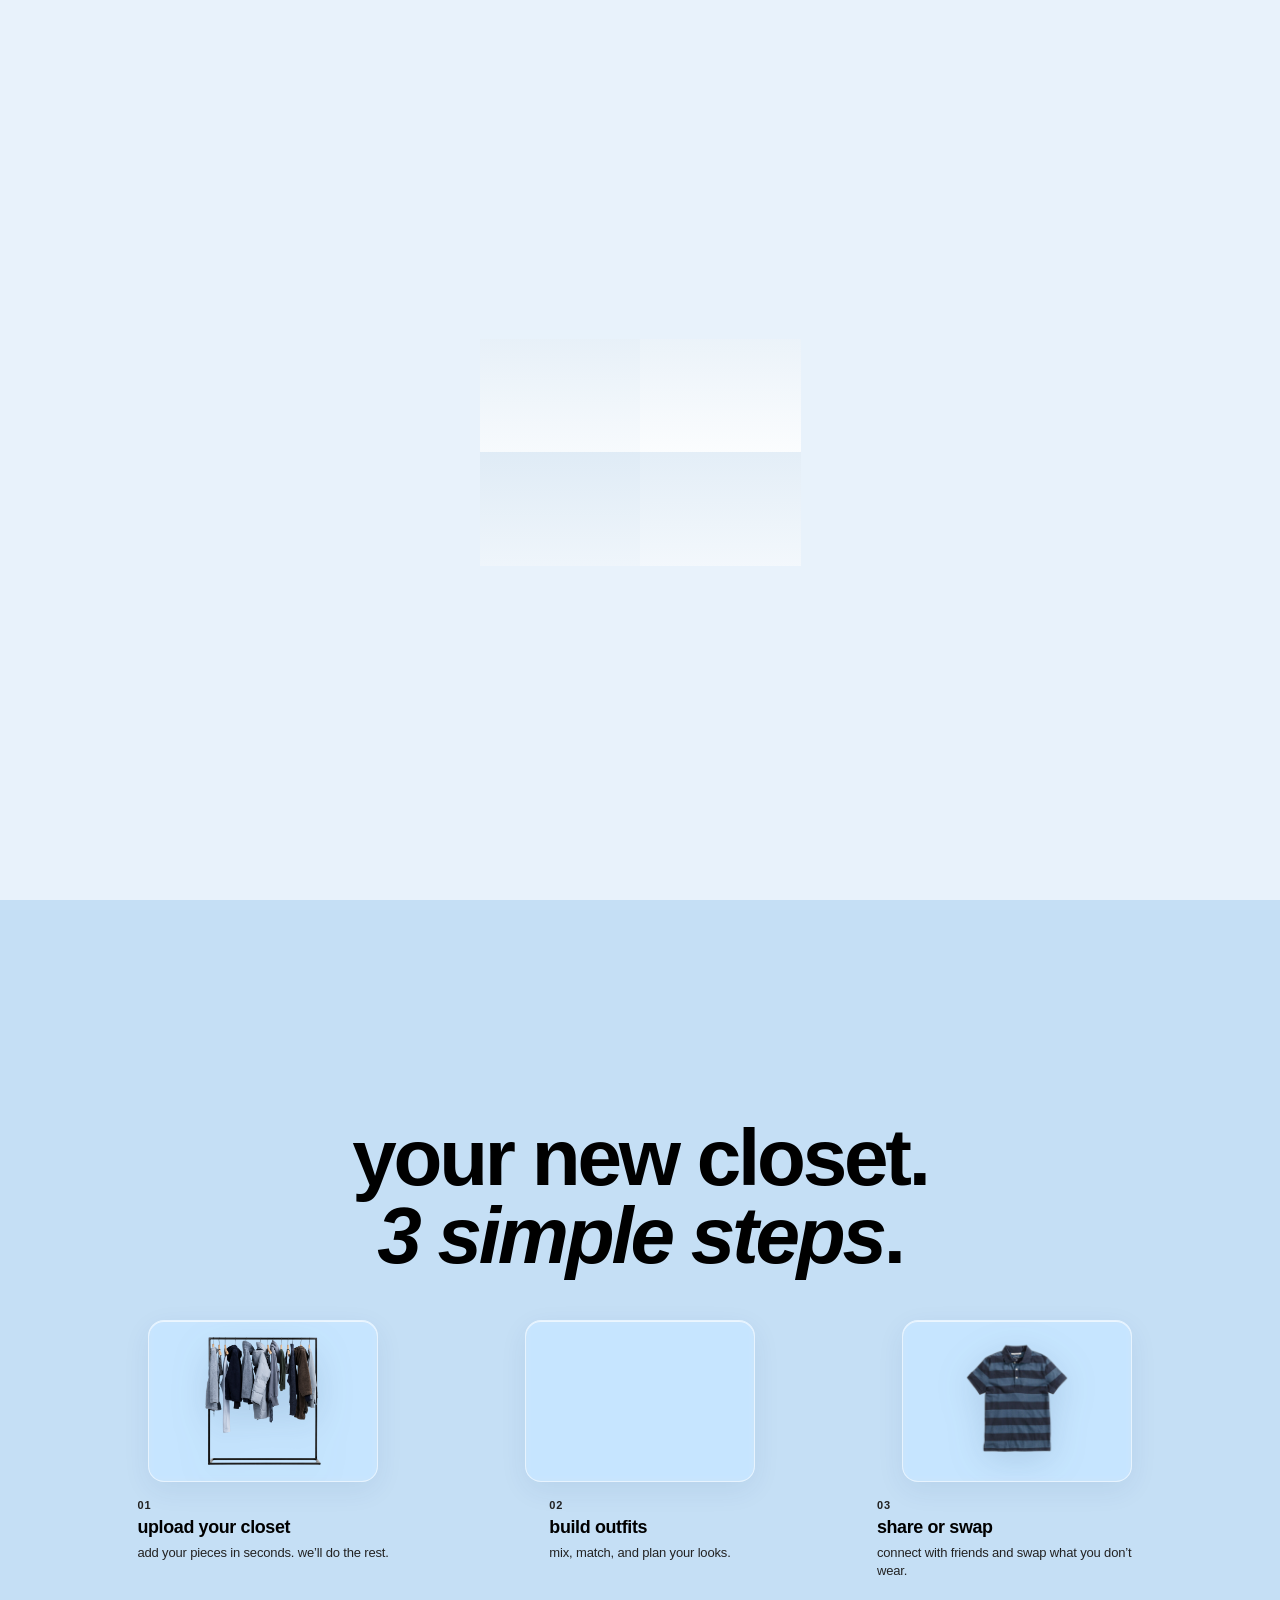
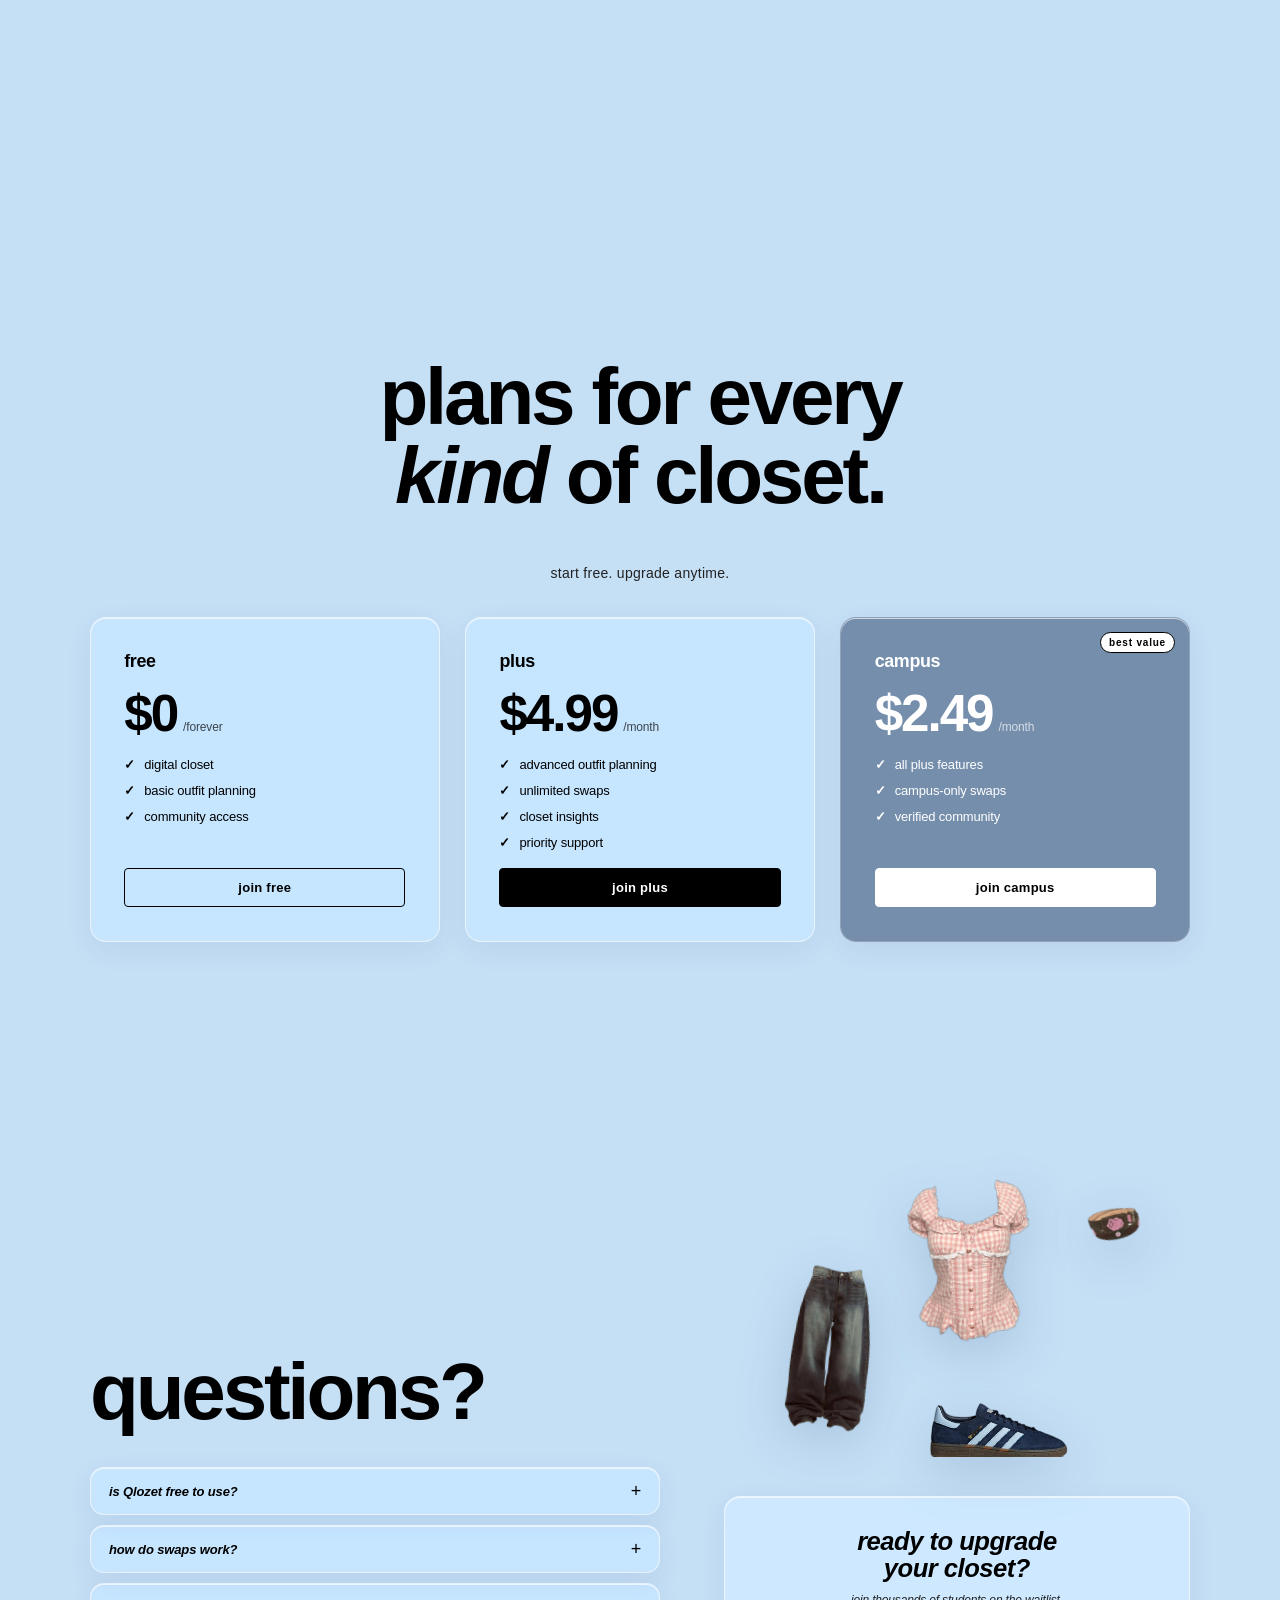
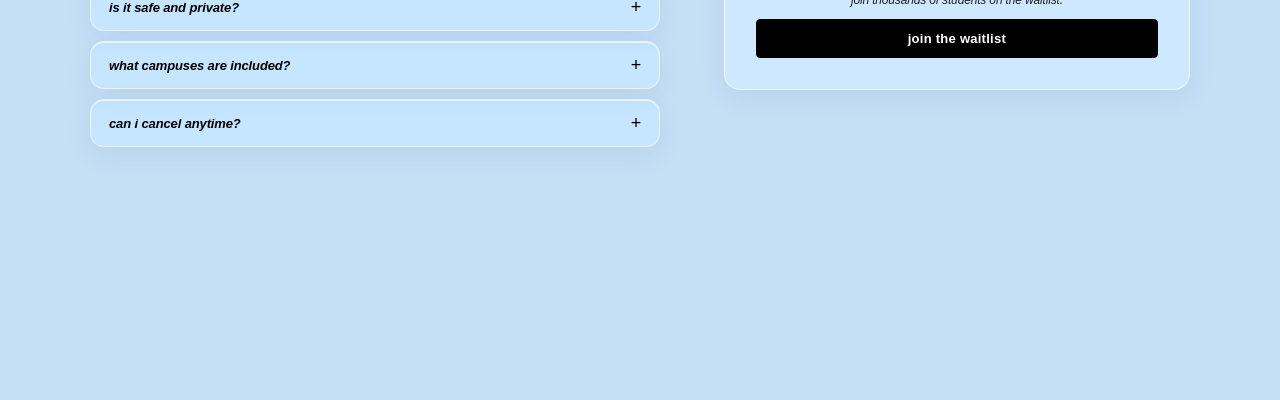
==== commit d2156dcd: "chore(images): nest outfits under images/outfits/ and add outfit_4 Move every outfit_N folder into i" ====
--- a/index.html
+++ b/index.html
@@ -101,17 +101,17 @@
        the path-anchor math; sources match images/outfit_1 exactly so the
        intro and the initial flat-lay are visually identical -->
   <div class="item" id="item-shirt"  style="width:120px; height:120px; margin-left:-60px; margin-top:-60px;">
-    <img src="images/outfit_1/shirt.png" alt="">
+    <img src="images/outfits/outfit_1/shirt.png" alt="">
   </div>
   <div class="item" id="item-jeans"  style="width:105px; height:150px; margin-left:-52px; margin-top:-75px;">
-    <img src="images/outfit_1/pants.png" alt="">
+    <img src="images/outfits/outfit_1/pants.png" alt="">
   </div>
   <div class="item" id="item-hat"    style="width:110px; height:72px;  margin-left:-55px; margin-top:-36px;">
-    <img src="images/outfit_1/belt.png"  alt="">
+    <img src="images/outfits/outfit_1/belt.png"  alt="">
   </div>
   <div class="item shoes" id="item-sneakers" style="width:156px; height:78px; margin-left:-78px; margin-top:-39px;">
-    <img class="shoe-l" src="images/outfit_1/shoes.png" alt="">
-    <img class="shoe-r" src="images/outfit_1/shoes.png" alt="">
+    <img class="shoe-l" src="images/outfits/outfit_1/shoes.png" alt="">
+    <img class="shoe-r" src="images/outfits/outfit_1/shoes.png" alt="">
   </div>
 
   <!-- The flat-lay outfit lives inside .page (below) so it scrolls away with
@@ -142,24 +142,24 @@
   <div class="outfit" id="outfit">
     <div class="piece jeans">
       <div class="fly"><div class="bob"><div class="grow">
-        <img class="photo" data-slot="pants" src="images/outfit_1/pants.png" alt="">
+        <img class="photo" data-slot="pants" src="images/outfits/outfit_1/pants.png" alt="">
       </div></div></div>
     </div>
     <div class="piece shirt">
       <div class="fly"><div class="bob"><div class="grow">
-        <img class="photo" data-slot="shirt" src="images/outfit_1/shirt.png" alt="">
+        <img class="photo" data-slot="shirt" src="images/outfits/outfit_1/shirt.png" alt="">
       </div></div></div>
     </div>
     <!-- shoes piece holds the photo TWICE (one per foot); JS jitters rotations -->
     <div class="piece sneakers">
       <div class="fly"><div class="bob"><div class="grow">
-        <img class="photo shoe-l" data-slot="shoes" src="images/outfit_1/shoes.png" alt="">
-        <img class="photo shoe-r" data-slot="shoes" src="images/outfit_1/shoes.png" alt="">
+        <img class="photo shoe-l" data-slot="shoes" src="images/outfits/outfit_1/shoes.png" alt="">
+        <img class="photo shoe-r" data-slot="shoes" src="images/outfits/outfit_1/shoes.png" alt="">
       </div></div></div>
     </div>
     <div class="piece hat">
       <div class="fly"><div class="bob"><div class="grow">
-        <img class="photo" data-slot="belt" src="images/outfit_1/belt.png" alt="">
+        <img class="photo" data-slot="belt" src="images/outfits/outfit_1/belt.png" alt="">
       </div></div></div>
     </div>
   </div>
@@ -215,7 +215,7 @@
       </li>
       <li class="step-card">
         <div class="step-art">
-          <img src="images/outfit_1/outfit_1_full.png" alt="">
+          <img src="images/outfits/outfit_1/outfit_1_full.png" alt="">
         </div>
         <div class="step-text">
           <div class="step-num">02</div>
@@ -225,7 +225,7 @@
       </li>
       <li class="step-card">
         <div class="step-art">
-          <img src="images/outfit_3/shirt.png" alt="">
+          <img src="images/outfits/outfit_3/shirt.png" alt="">
         </div>
         <div class="step-text">
           <div class="step-num">03</div>
@@ -317,10 +317,10 @@
     </div>
     <aside class="faq-aside">
       <div class="faq-flatlay">
-        <img class="fl fl-shirt" src="images/outfit_2/shirt.png" alt="">
-        <img class="fl fl-pants" src="images/outfit_2/pants.png" alt="">
-        <img class="fl fl-shoes" src="images/outfit_2/shoes.png" alt="">
-        <img class="fl fl-belt"  src="images/outfit_2/belt.png"  alt="">
+        <img class="fl fl-shirt" src="images/outfits/outfit_2/shirt.png" alt="">
+        <img class="fl fl-pants" src="images/outfits/outfit_2/pants.png" alt="">
+        <img class="fl fl-shoes" src="images/outfits/outfit_2/shoes.png" alt="">
+        <img class="fl fl-belt"  src="images/outfits/outfit_2/belt.png"  alt="">
       </div>
       <div class="cta-card">
         <h3 class="cta-title">ready to upgrade<br><em class="it">your closet?</em></h3>
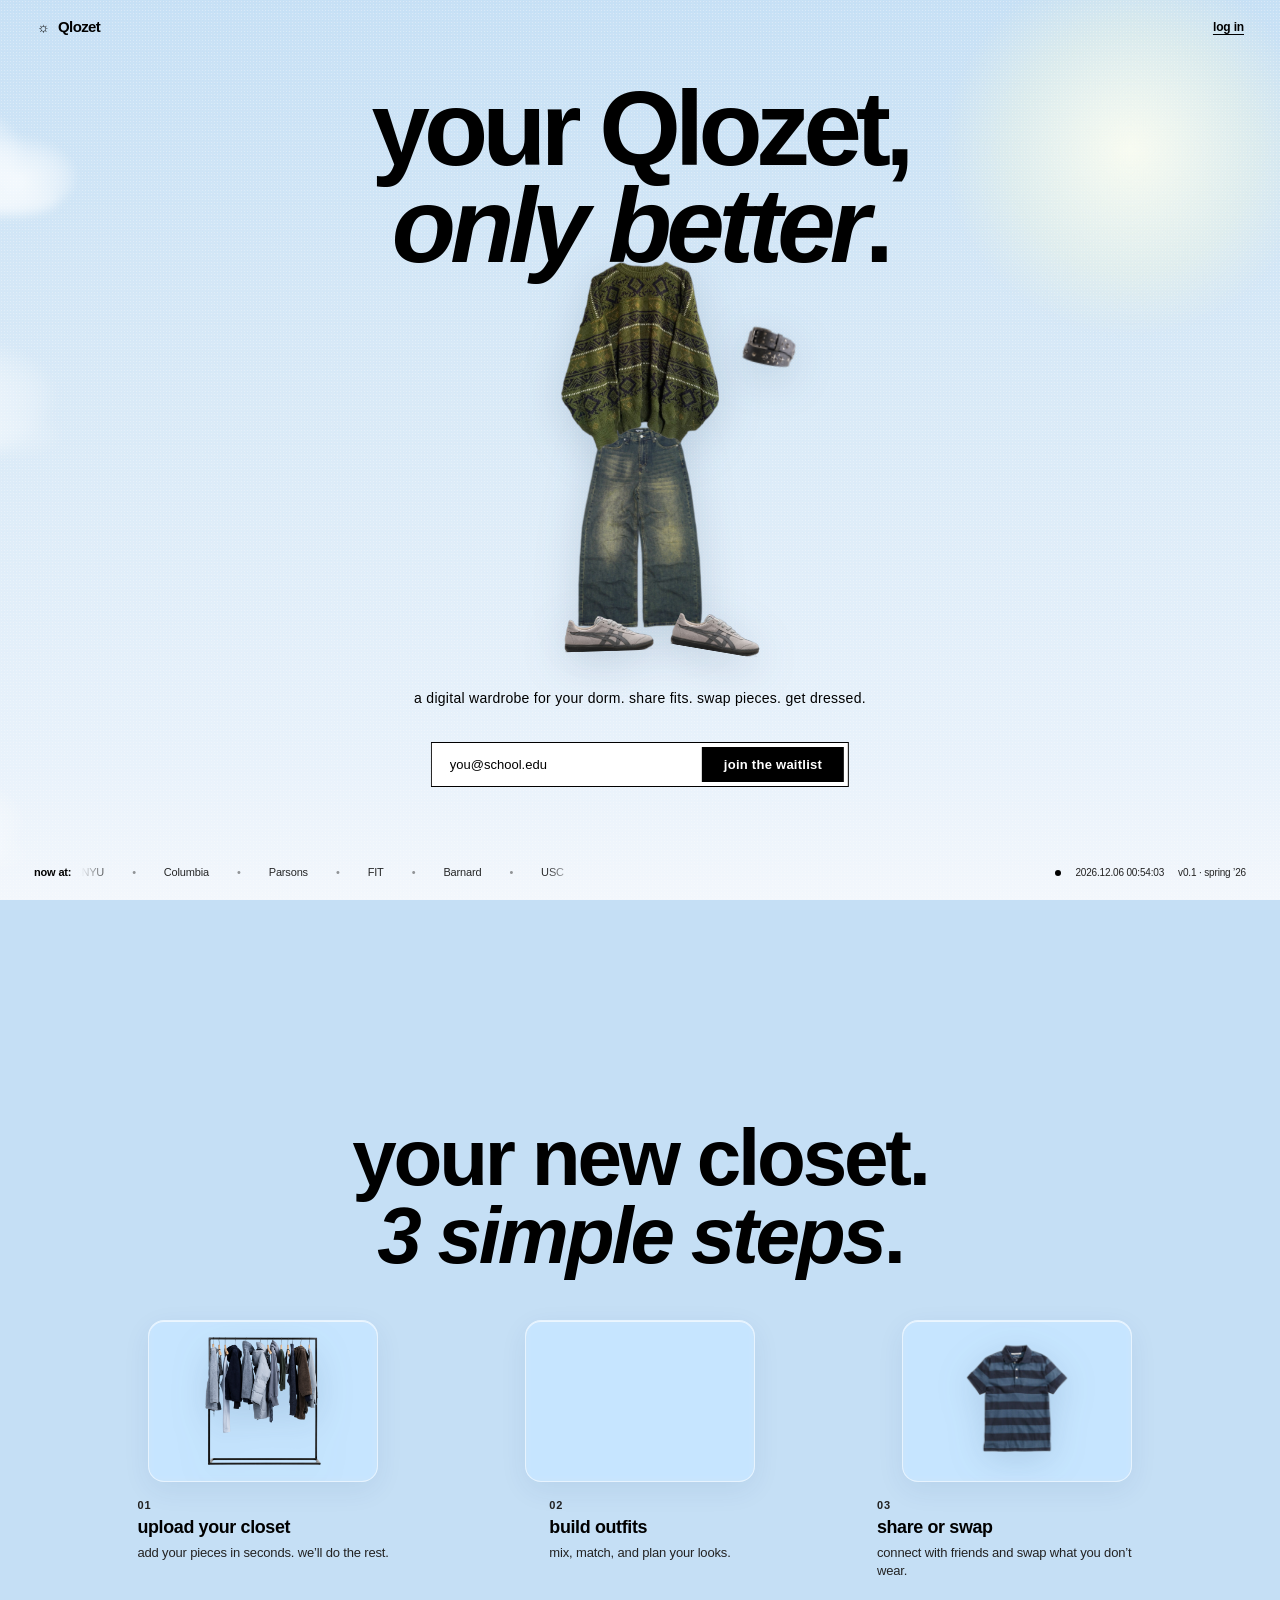
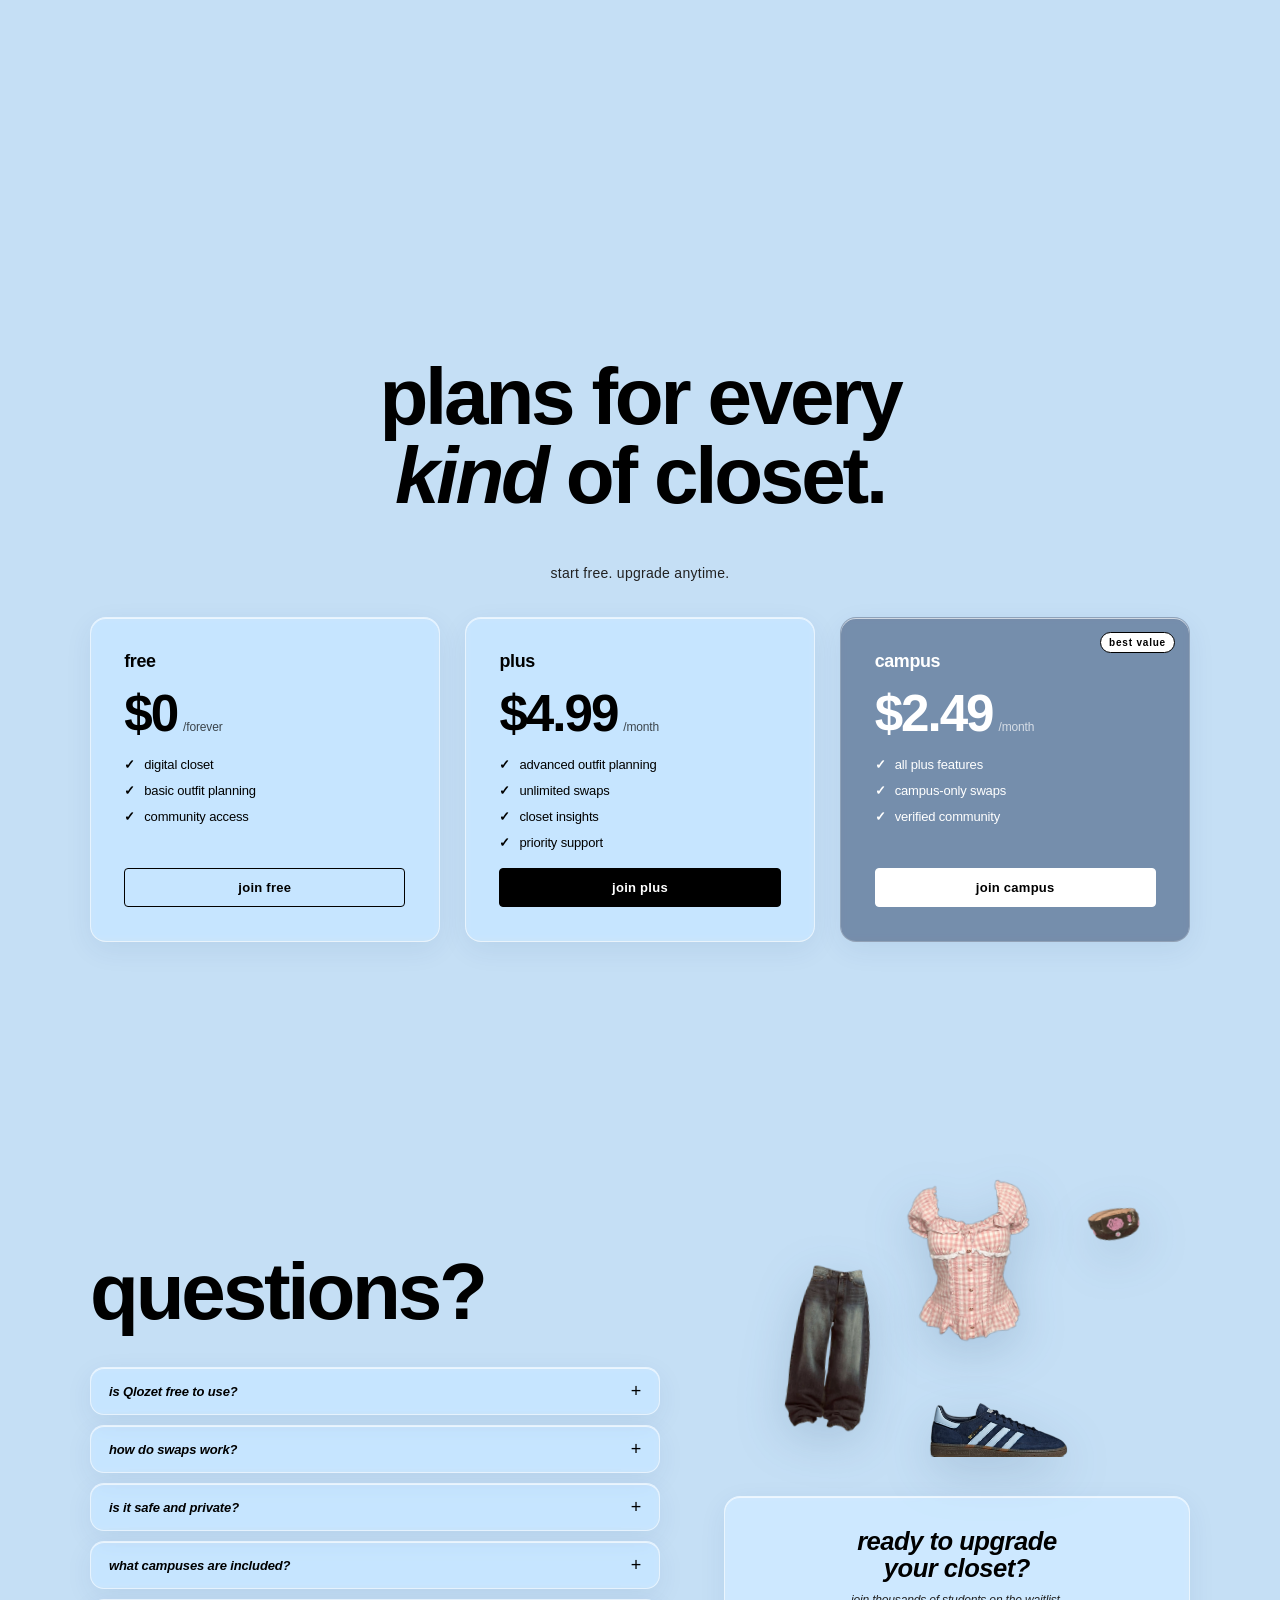
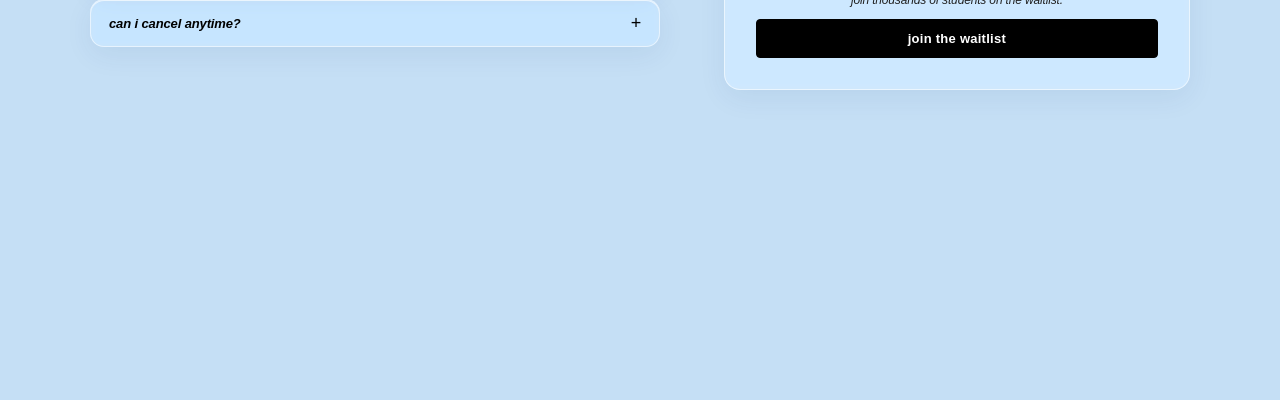
==== commit 8de0bdeb: "refactor(landing): drop scroll-snap and dead smooth-scroll rule The mandatory y-snap made the page f" ====
--- a/index.html
+++ b/index.html
@@ -134,9 +134,9 @@
   <a href="#" class="header-link" id="login">log in</a>
 </header>
 
-<!-- final landing page (revealed after the tile flip). Now in normal flow as
-     the first scroll-snap section; subsequent sections follow below. -->
-<section class="page snap-section" id="page">
+<!-- final landing page (revealed after the tile flip). First full-viewport
+     section in normal flow; subsequent sections follow below. -->
+<section class="page page-section" id="page">
   <!-- flat-lay outfit. data-slot maps to keys in OUTFITS (shirt/pants/belt/shoes).
        DOM order = paint order, declared bottom→top: pants → shirt → shoes → hat. -->
   <div class="outfit" id="outfit">
@@ -197,7 +197,7 @@
 </section>
 
 <!-- ===== Section 2 — Onboarding ===== -->
-<section class="snap-section section" id="onboarding" aria-labelledby="onboarding-title">
+<section class="page-section section" id="onboarding" aria-labelledby="onboarding-title">
   <div class="section-inner">
     <h2 class="section-headline" id="onboarding-title">
       your new closet.<span class="two"><em class="it">3 simple steps</em>.</span>
@@ -238,7 +238,7 @@
 </section>
 
 <!-- ===== Section 3 — Pricing ===== -->
-<section class="snap-section section" id="pricing" aria-labelledby="pricing-title">
+<section class="page-section section" id="pricing" aria-labelledby="pricing-title">
   <div class="section-inner">
     <h2 class="section-headline" id="pricing-title">
       plans for every<span class="two"><em class="it">kind</em> of closet.</span>
@@ -282,7 +282,7 @@
 </section>
 
 <!-- ===== Section 4 — FAQ + final CTA ===== -->
-<section class="snap-section section" id="faq" aria-labelledby="faq-title">
+<section class="page-section section" id="faq" aria-labelledby="faq-title">
   <div class="section-inner faq-inner">
     <div class="faq-col">
       <h2 class="section-headline" id="faq-title">
--- a/index.css
+++ b/index.css
@@ -68,19 +68,14 @@
 :root, body { transition: background-color 700ms ease, color 700ms ease; }
 
 html, body { width: 100%; background: var(--sky-1); }
-/* The viewport scroller is <html>, not <body>. Putting scroll-snap on body is
-   a known trap — body becomes an internal scroll container and window.scrollY
-   stays at 0 forever, which silently breaks header-on-scroll, scrollTo({top:0}),
-   and (in some browsers) the snap interpolation itself. Keeping the document
-   element as the scroller fixes all three at once. */
+/* The viewport scroller is <html>, not <body>. Keeping the document element
+   as the scroller (rather than promoting body to a scroll container) is what
+   lets header-on-scroll, scrollTo({top:0}), and other window.scrollY consumers
+   work without surprises. */
 html { height: 100%; overflow: hidden; }
 html.scrollable {
   overflow-x: hidden;
   overflow-y: auto;
-  /* Mandatory snap so the page always settles on a section after the user
-     stops scrolling — they never rest "between" two panels. */
-  scroll-snap-type: y mandatory;
-  scroll-behavior: smooth;
 }
 body {
   font-family: Arial, sans-serif;
@@ -91,9 +86,7 @@
   letter-spacing: -0.01em;
   min-height: 100%;
 }
-.snap-section {
-  scroll-snap-align: start;
-  scroll-snap-stop: normal;
+.page-section {
   min-height: 100vh;
   position: relative;
 }
@@ -400,8 +393,8 @@
 }
 
 /* ===== final landing page =====
-   Now in normal flow as the first scroll-snap section. Children remain
-   absolutely positioned within it (top-left logo, headline, capture, etc.). */
+   First full-viewport section in normal flow. Children remain absolutely
+   positioned within it (top-left logo, headline, capture, etc.). */
 .page {
   position: relative;
   width: 100%;
@@ -880,7 +873,20 @@
   min-height: calc(100vh - clamp(120px, 18vh, 220px));
 }
 #faq .section-headline { text-align: left; }
-.faq-col { display: flex; flex-direction: column; gap: clamp(24px, 4vh, 44px); justify-content: center; }
+/* Top-anchored, NOT center-justified. With justify-content: center the entire
+   headline+list group recenters whenever an item expands, which drags the
+   clicked summary upward by half the gained height — making the +/× toggle
+   feel like it "jumps". Anchoring to flex-start means opening an item only
+   pushes siblings BELOW it downward; the clicked summary stays put. The
+   padding-top approximates the previous resting visual center for the
+   collapsed state. */
+.faq-col {
+  display: flex;
+  flex-direction: column;
+  gap: clamp(24px, 4vh, 44px);
+  justify-content: flex-start;
+  padding-top: clamp(32px, 8vh, 96px);
+}
 .faq-list { display: flex; flex-direction: column; gap: 10px; }
 .faq-item {
   background: var(--glass-bg);
